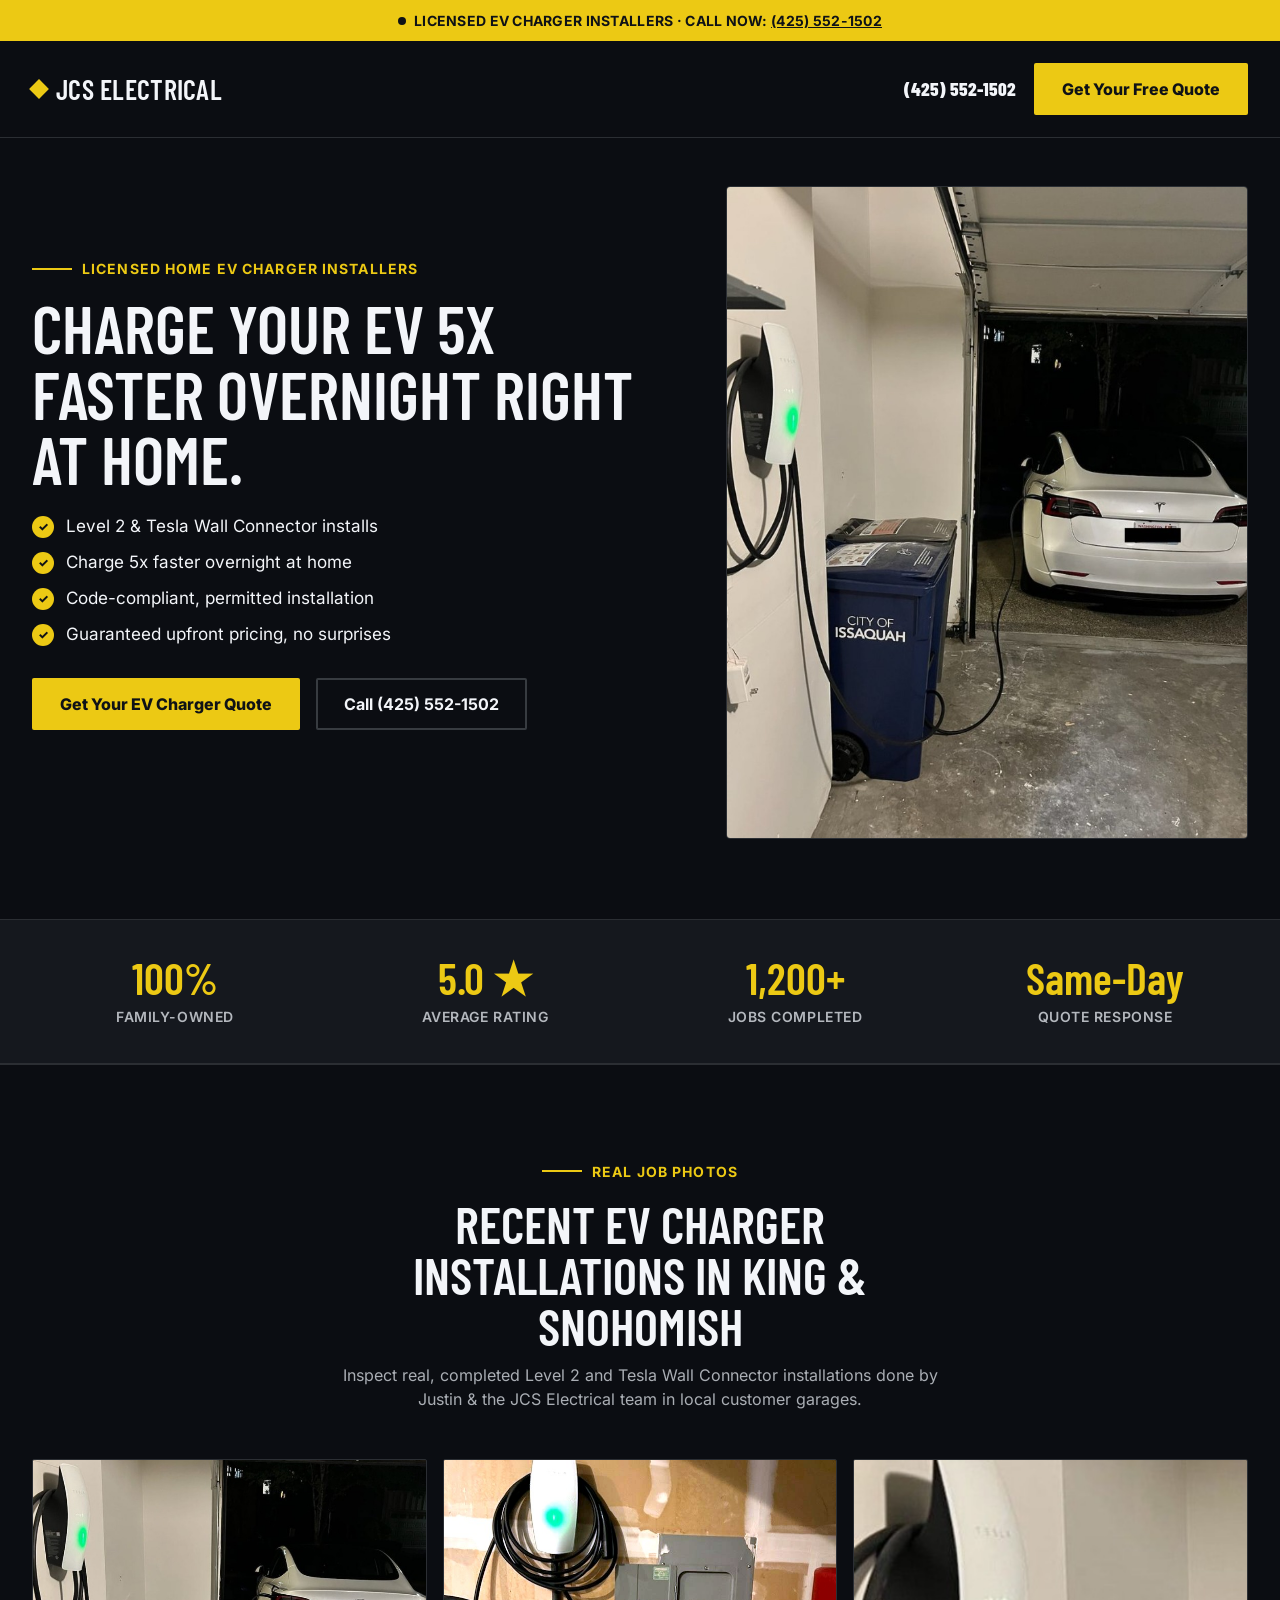
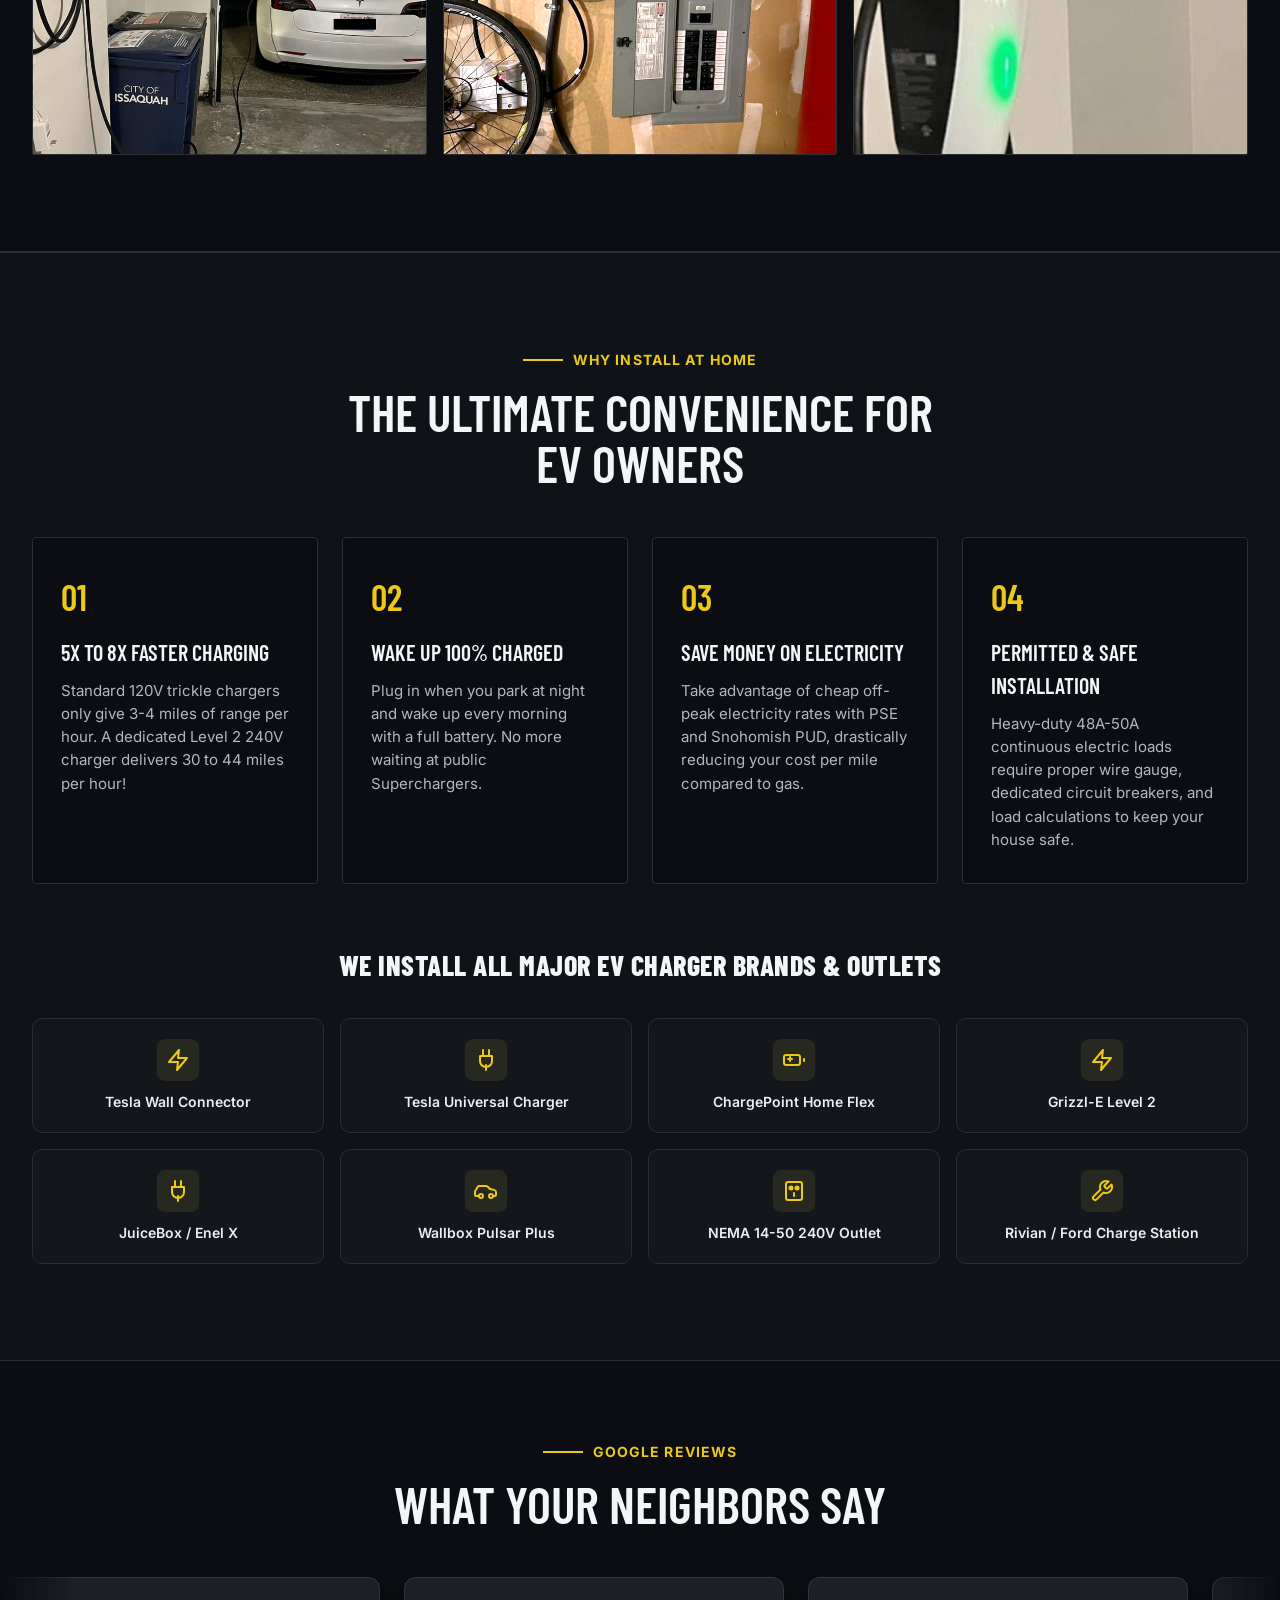
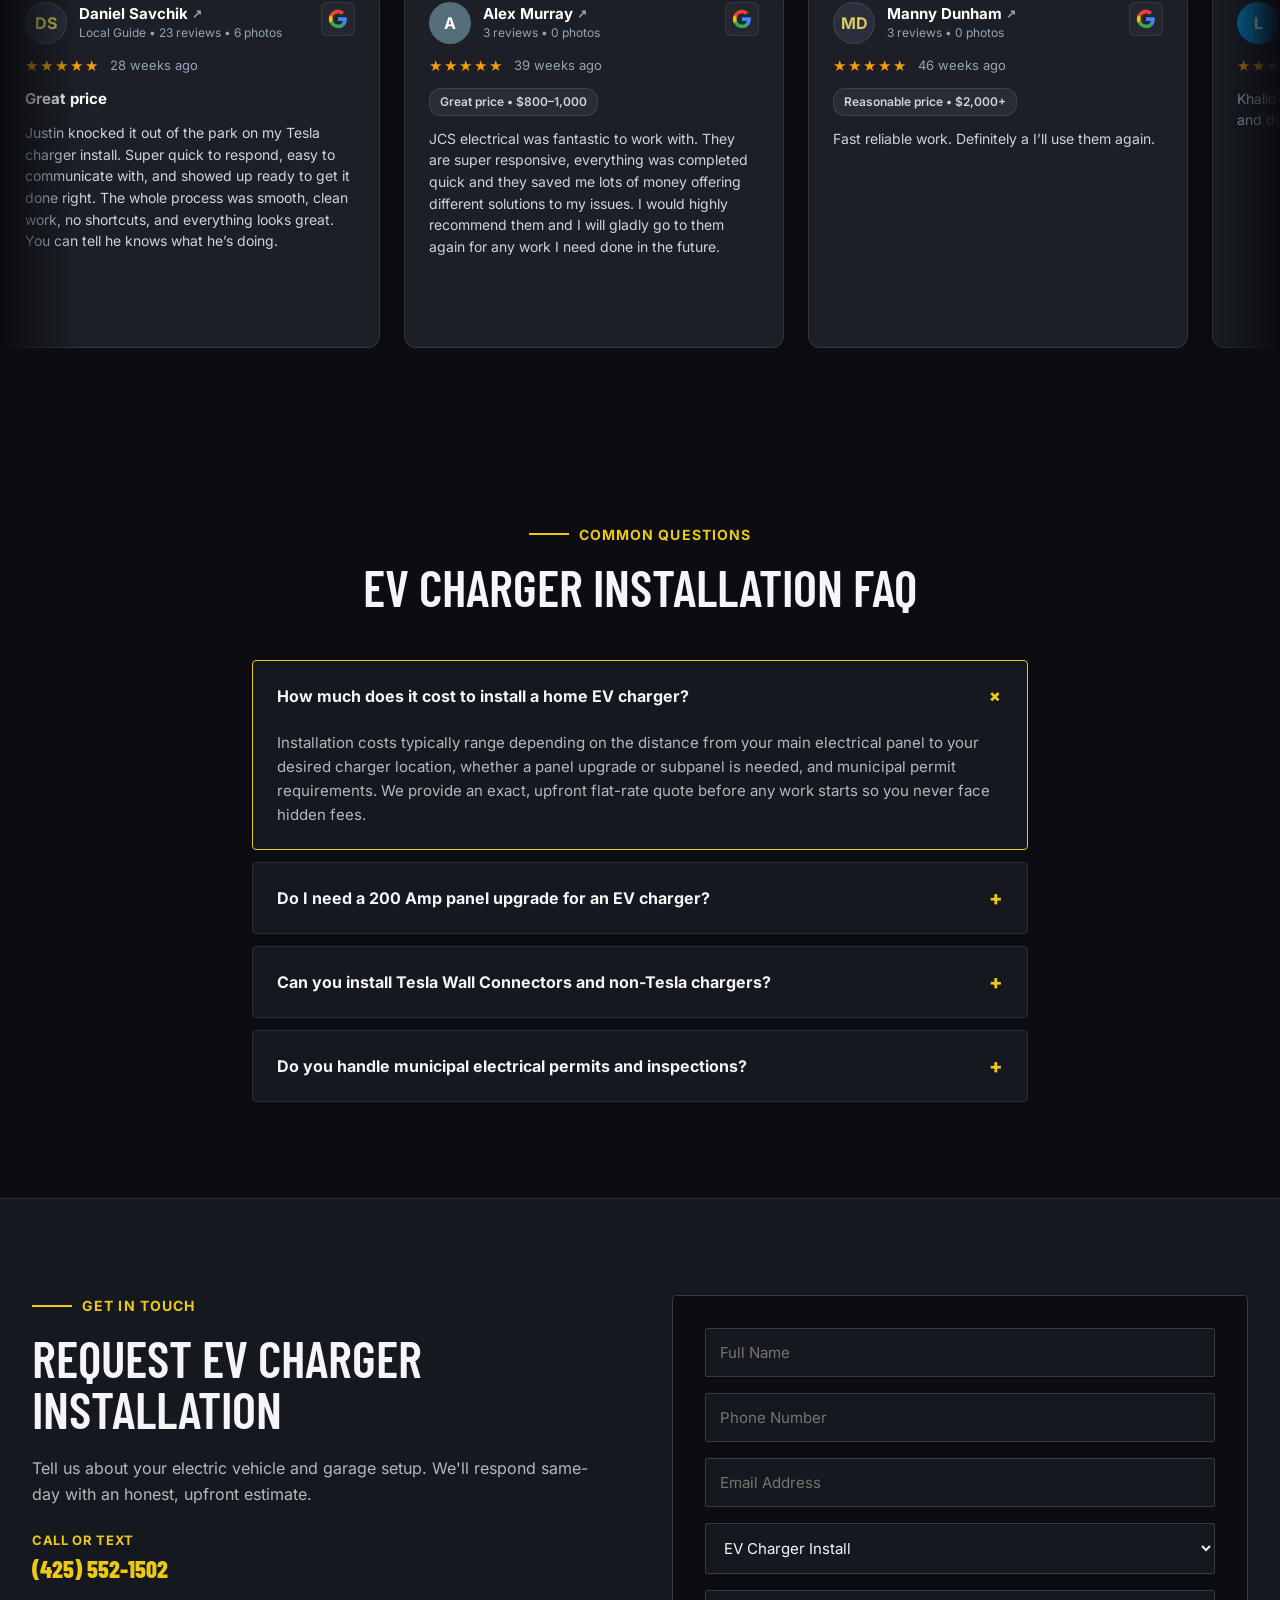
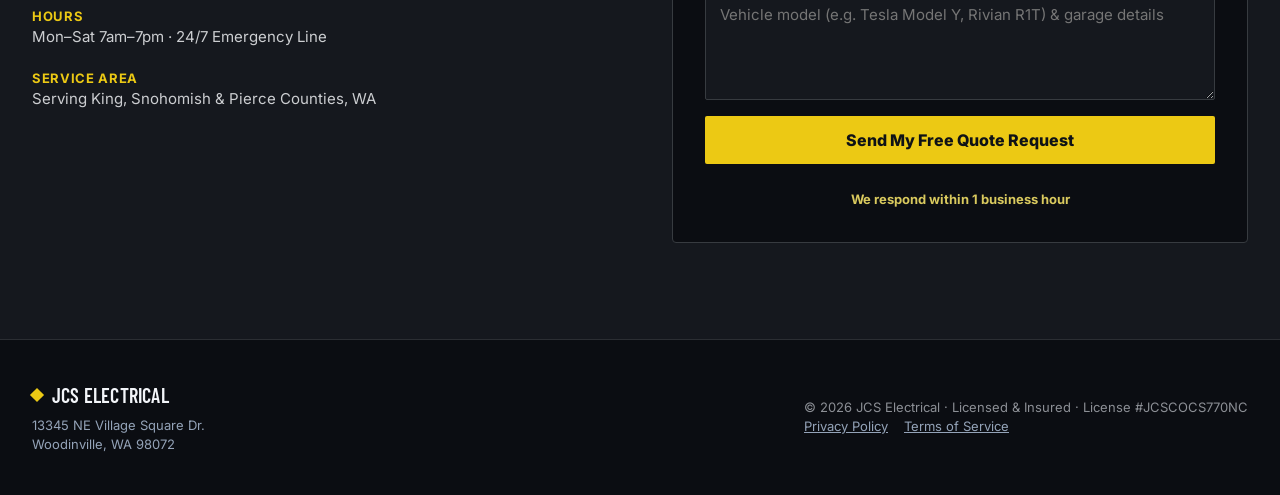
==== ev-charger-installation/index.html @ e6b487f3 "Add JCS Electrical landing site with corrected business details Based on the existing site at go.jcs" ====
<!DOCTYPE html>
<html lang="en">
<head>
  <meta charset="UTF-8">
  <meta name="viewport" content="width=device-width, initial-scale=1.0">
  <title>Home EV Charger Installation Seattle &amp; Snohomish | Tesla &amp; Level 2 | JCS Electrical</title>
  <meta name="description" content="Licensed &amp; insured electricians installing Level 2 home EV chargers &amp; Tesla Wall Connectors across King &amp; Snohomish Counties. Upfront pricing, same-day scheduling. Call (425) 552-1502.">
  
  <!-- Open Graph / Meta -->
  <meta property="og:title" content="Home EV Charger Installation | JCS Electrical">
  <meta property="og:description" content="Charge your EV 5x faster overnight right at home. Licensed Level 2 &amp; Tesla Wall Connector installers in King &amp; Snohomish Counties.">
  <meta property="og:image" content="https://go.jcselectricalseattle.com/assets/ev-charger/ev-install-1.jpg">
  <meta property="og:url" content="https://go.jcselectricalseattle.com/ev-charger-installation/">

  <!-- Google Tag Manager -->
  <script>(function(w,d,s,l,i){w[l]=w[l]||[];w[l].push({'gtm.start':
  new Date().getTime(),event:'gtm.js'});var f=d.getElementsByTagName(s)[0],
  j=d.createElement(s),dl=l!='dataLayer'?'l='+l:'';j.async=true;j.src=
  'https://www.googletagmanager.com/gtm.js?id='+i+dl;f.parentNode.insertBefore(j,f);
  })(window,document,'script','dataLayer','GTM-WF25S3V5');</script>
  <!-- End Google Tag Manager -->

  <!-- Google Fonts & Stylesheets -->
  <link rel="preconnect" href="https://fonts.googleapis.com">
  <link rel="preconnect" href="https://fonts.gstatic.com" crossorigin>
  <link href="https://fonts.googleapis.com/css2?family=Barlow+Condensed:wght@700;800;900&family=Inter:wght@400;500;600;700&display=swap" rel="stylesheet">
  <link rel="stylesheet" href="/css/styles.css?v=2">
  <link rel="stylesheet" href="../css/styles.css?v=2">
  <link rel="icon" type="image/x-icon" href="../favicon.ico">

  <style>
    /* Critical Reviews Slider Layout & Full Component Fallbacks */
    .reviews-section {
      padding-top: 80px;
      padding-bottom: 80px;
      overflow: hidden;
      position: relative;
    }
    .reviews-slider-wrapper {
      width: 100%;
      overflow: hidden;
      position: relative;
      margin-top: 40px;
      mask-image: linear-gradient(to right, transparent 0%, black 6%, black 94%, transparent 100%);
      -webkit-mask-image: linear-gradient(to right, transparent 0%, black 6%, black 94%, transparent 100%);
    }
    .reviews-slider-track {
      display: flex !important;
      flex-direction: row !important;
      flex-wrap: nowrap !important;
      gap: 24px !important;
      width: max-content !important;
      min-width: max-content !important;
      animation: infiniteScroll 55s linear infinite !important;
      animation-play-state: running !important;
      will-change: transform;
    }
    .reviews-slider-track:hover,
    .reviews-slider-track *:hover {
      animation-play-state: running !important;
    }
    @keyframes infiniteScroll {
      0% { transform: translateX(0); }
      100% { transform: translateX(-50%); }
    }
    .google-review-card {
      width: 380px !important;
      min-width: 380px !important;
      max-width: 380px !important;
      flex-shrink: 0 !important;
      background: #1c1f26 !important;
      border: 1px solid rgba(255, 255, 255, 0.1) !important;
      border-radius: 12px !important;
      padding: 24px !important;
      display: flex !important;
      flex-direction: column !important;
      gap: 12px !important;
      box-shadow: 0 8px 24px rgba(0, 0, 0, 0.3) !important;
      text-align: left !important;
      box-sizing: border-box !important;
    }
    .gr-header {
      display: flex !important;
      align-items: flex-start !important;
      justify-content: space-between !important;
      gap: 12px !important;
      width: 100% !important;
    }
    .gr-author-info {
      display: flex !important;
      align-items: center !important;
      gap: 12px !important;
    }
    .gr-avatar {
      width: 42px !important;
      height: 42px !important;
      border-radius: 50% !important;
      display: flex !important;
      align-items: center !important;
      justify-content: center !important;
      font-weight: 700 !important;
      font-size: 16px !important;
      color: #ffffff !important;
      flex-shrink: 0 !important;
    }
    .gr-avatar-dark { background: #2a2f3d !important; color: #d9c95e !important; border: 1px solid rgba(255, 255, 255, 0.1) !important; }
    .gr-avatar-slate { background: #546e7a !important; color: #ffffff !important; }
    .gr-avatar-blue { background: #0288d1 !important; color: #ffffff !important; }
    .gr-avatar-green { background: #2e7d32 !important; color: #ffffff !important; }
    .gr-avatar-purple { background: #7b1fa2 !important; color: #ffffff !important; }
    .gr-avatar-magenta { background: #c2185b !important; color: #ffffff !important; }
    .gr-avatar-teal { background: #00796b !important; color: #ffffff !important; }

    .gr-author-name {
      font-weight: 700 !important;
      font-size: 15px !important;
      color: #ffffff !important;
      display: flex !important;
      align-items: center !important;
      gap: 4px !important;
      margin: 0 !important;
      line-height: 1.2 !important;
    }
    .gr-ext-icon {
      font-size: 12px !important;
      color: #94a3b8 !important;
      display: inline-block !important;
    }
    .gr-author-subtext {
      font-size: 12px !important;
      color: #94a3b8 !important;
      margin-top: 2px !important;
      line-height: 1.3 !important;
    }
    .gr-google-logo {
      display: flex !important;
      align-items: center !important;
      justify-content: center !important;
      padding: 6px !important;
      background: rgba(255, 255, 255, 0.04) !important;
      border: 1px solid rgba(255, 255, 255, 0.08) !important;
      border-radius: 6px !important;
      flex-shrink: 0 !important;
    }
    .gr-rating-row {
      display: flex !important;
      align-items: center !important;
      gap: 10px !important;
    }
    .gr-stars {
      color: #f59e0b !important;
      font-size: 15px !important;
      letter-spacing: 2px !important;
      line-height: 1 !important;
    }
    .gr-time {
      font-size: 13px !important;
      color: #94a3b8 !important;
    }
    .gr-review-title {
      font-weight: 700 !important;
      font-size: 15px !important;
      color: #ffffff !important;
      margin: 0 !important;
    }
    .gr-tag-pill {
      display: inline-block !important;
      font-size: 12px !important;
      font-weight: 600 !important;
      color: #cbd5e1 !important;
      background: rgba(255, 255, 255, 0.06) !important;
      border: 1px solid rgba(255, 255, 255, 0.1) !important;
      border-radius: 12px !important;
      padding: 4px 10px !important;
      align-self: flex-start !important;
    }
    .gr-review-text {
      font-size: 14px !important;
      line-height: 1.55 !important;
      color: #cbd5e1 !important;
      margin: 0 !important;
    }

    /* Custom EV Page Layout & Symmetry Fixes */
    .ev-features-grid {
      display: grid;
      grid-template-columns: repeat(4, 1fr) !important;
      gap: 24px !important;
      margin-bottom: 48px !important;
    }
    @media (max-width: 1024px) {
      .ev-features-grid {
        grid-template-columns: repeat(2, 1fr) !important;
      }
    }
    @media (max-width: 600px) {
      .ev-features-grid {
        grid-template-columns: 1fr !important;
      }
    }

    .ev-brands-grid {
      display: grid;
      grid-template-columns: repeat(4, 1fr);
      gap: 16px;
      margin-top: 32px;
    }
    @media (max-width: 900px) {
      .ev-brands-grid {
        grid-template-columns: repeat(2, 1fr);
      }
    }
    @media (max-width: 480px) {
      .ev-brands-grid {
        grid-template-columns: repeat(2, 1fr);
        gap: 10px;
      }
    }

    .ev-brand-card {
      background: oklch(20% 0.01 260);
      border: 1px solid oklch(30% 0.01 260);
      border-radius: 10px;
      padding: 20px 16px;
      text-align: center;
      font-weight: 600;
      color: oklch(95% 0.005 260);
      font-size: 14px;
      display: flex;
      flex-direction: column;
      align-items: center;
      justify-content: center;
      gap: 10px;
      transition: transform 0.2s ease, border-color 0.2s ease, box-shadow 0.2s ease;
    }
    .ev-brand-card:hover {
      border-color: var(--accent-gold);
      transform: translateY(-3px);
      box-shadow: 0 8px 20px rgba(0, 0, 0, 0.4);
    }
    .ev-brand-icon {
      display: flex;
      align-items: center;
      justify-content: center;
      width: 42px;
      height: 42px;
      background: rgba(217, 201, 94, 0.1);
      border-radius: 8px;
    }
    .gallery-caption {
      padding: 12px 16px;
      font-size: 13px;
      color: #94a3b8;
      background: oklch(18% 0.01 260);
      border-top: 1px solid oklch(28% 0.01 260);
      text-align: center;
      font-weight: 500;
    }
  </style>

  <!-- Structured Data Schema -->
  <script type="application/ld+json">
  {
    "@context": "https://schema.org",
    "@type": "Electrician",
    "name": "JCS Electrical - Home EV Charger Installation",
    "@id": "https://go.jcselectricalseattle.com/ev-charger-installation/#electrician",
    "url": "https://go.jcselectricalseattle.com/ev-charger-installation/",
    "telephone": "+1-425-552-1502",
    "priceRange": "$$",
    "address": {
      "@type": "PostalAddress",
      "streetAddress": "13345 NE Village Square Dr.",
      "addressLocality": "Woodinville",
      "addressRegion": "WA",
      "postalCode": "98072",
      "addressCountry": "US"
    },
    "geo": {
      "@type": "GeoCoordinates",
      "latitude": 47.7543,
      "longitude": -122.1635
    },
    "openingHoursSpecification": {
      "@type": "OpeningHoursSpecification",
      "dayOfWeek": ["Monday", "Tuesday", "Wednesday", "Thursday", "Friday", "Saturday"],
      "opens": "07:00",
      "closes": "19:00"
    },
    "areaServed": [
      "Seattle", "Woodinville", "Bothell", "Kirkland", "Redmond", "Bellevue", 
      "Issaquah", "Sammamish", "Snohomish", "Everett", "Lynnwood"
    ],
    "hasOfferCatalog": {
      "@type": "OfferCatalog",
      "name": "EV Charger Installation Services",
      "itemListElement": [
        {
          "@type": "Offer",
          "itemOffered": {
            "@type": "Service",
            "name": "Tesla Wall Connector Installation"
          }
        },
        {
          "@type": "Offer",
          "itemOffered": {
            "@type": "Service",
            "name": "Level 2 EV Charger Installation (240V NEMA 14-50)"
          }
        }
      ]
    }
  }
  </script>
</head>
<body>
  <!-- Google Tag Manager (noscript) -->
  <noscript><iframe src="https://www.googletagmanager.com/ns.html?id=GTM-WF25S3V5"
  height="0" width="0" style="display:none;visibility:hidden"></iframe></noscript>
  <!-- End Google Tag Manager (noscript) -->

  <!-- 1. EMERGENCY TOP BANNER -->
  <div class="emergency-banner">
    <span class="emergency-dot"></span>
    <span>LICENSED EV CHARGER INSTALLERS · CALL NOW: <a href="tel:+14255521502" style="color:inherit; text-decoration:underline;">(425) 552-1502</a></span>
  </div>

  <!-- 2. SITE HEADER & NAVIGATION -->
  <header class="site-header">
    <div class="container header-container">
      <a href="../" class="logo">
        <span class="logo-icon"></span>
        JCS ELECTRICAL
      </a>

      <!-- Header Actions -->
      <div class="header-actions">
        <a href="tel:+14255521502" class="phone-link">(425) 552-1502</a>
        <a href="#contact" class="btn-primary">Get Your Free Quote</a>
      </div>
    </div>
  </header>

  <!-- 3. HERO SECTION (DEDICATED EV CHARGER) -->
  <section id="hero" class="hero-section container">
    <div>
      <div class="heading-tag">
        <div class="heading-tag-line"></div>
        <span class="heading-tag-text">LICENSED HOME EV CHARGER INSTALLERS</span>
      </div>
      <h1 class="hero-headline">
        Charge Your EV 5x Faster Overnight Right at Home.
      </h1>
      <ul class="hero-bullets">
        <li class="hero-bullet-item"><span class="hero-bullet-check">✓</span> Level 2 &amp; Tesla Wall Connector installs</li>
        <li class="hero-bullet-item"><span class="hero-bullet-check">✓</span> Charge 5x faster overnight at home</li>
        <li class="hero-bullet-item"><span class="hero-bullet-check">✓</span> Code-compliant, permitted installation</li>
        <li class="hero-bullet-item"><span class="hero-bullet-check">✓</span> Guaranteed upfront pricing, no surprises</li>
      </ul>
      <div class="hero-cta-group">
        <a href="#contact" class="btn-primary">Get Your EV Charger Quote</a>
        <a href="tel:+14255521502" class="btn-secondary">Call (425) 552-1502</a>
      </div>
    </div>
    <div class="hero-image-wrapper">
      <img src="../assets/ev-charger/ev-install-1.jpg" alt="Tesla Model 3 charging in Issaquah garage with Tesla Wall Connector installed by JCS Electrical" loading="eager">
    </div>
  </section>

  <!-- 4. STATS BAR -->
  <section class="stats-section">
    <div class="container stats-grid">
      <div>
        <div class="stat-value">100%</div>
        <div class="stat-label">Family-Owned</div>
      </div>
      <div>
        <div class="stat-value">5.0 ★</div>
        <div class="stat-label">Average Rating</div>
      </div>
      <div>
        <div class="stat-value">1,200+</div>
        <div class="stat-label">Jobs Completed</div>
      </div>
      <div>
        <div class="stat-value">Same-Day</div>
        <div class="stat-label">Quote Response</div>
      </div>
    </div>
  </section>

  <!-- 5. OUR WORK / REAL EV CHARGER INSTALLATION PHOTOS -->
  <section id="work" class="gallery-section">
    <div class="container">
      <div class="gallery-header">
        <div class="heading-tag" style="justify-content: center;">
          <div class="heading-tag-line"></div>
          <span class="heading-tag-text">Real Job Photos</span>
        </div>
        <h2 class="section-title">Recent EV Charger Installations in King &amp; Snohomish</h2>
        <p style="color: oklch(75% 0.01 260); text-align: center; max-width: 680px; margin: 12px auto 0;">
          Inspect real, completed Level 2 and Tesla Wall Connector installations done by Justin &amp; the JCS Electrical team in local customer garages.
        </p>
      </div>

      <div class="gallery-grid" style="grid-template-columns: repeat(auto-fit, minmax(300px, 1fr));">
        <div class="gallery-item">
          <img src="../assets/ev-charger/ev-install-1.jpg" alt="Tesla Model 3 charging in Issaquah home garage with Tesla Wall Connector" loading="lazy">
          <div class="gallery-caption">
            Tesla Model 3 Home Garage Charger, Issaquah, WA
          </div>
        </div>
        <div class="gallery-item">
          <img src="../assets/ev-charger/ev-install-3.jpg" alt="Tesla Wall Connector installed next to service panel in garage" loading="lazy">
          <div class="gallery-caption">
            Tesla Wall Connector &amp; 50A Breaker Panel Setup, Woodinville, WA
          </div>
        </div>
        <div class="gallery-item">
          <img src="../assets/ev-charger/ev-install-2.jpg" alt="Tesla Wall Connector mounted on interior garage wall" loading="lazy">
          <div class="gallery-caption">
            Tesla Wall Connector Install, Bothell, WA
          </div>
        </div>
      </div>
    </div>
  </section>

  <!-- 6. WHY UPGRADE TO LEVEL 2 HOME CHARGING -->
  <section class="why-section">
    <div class="container">
      <div class="gallery-header">
        <div class="heading-tag" style="justify-content: center;">
          <div class="heading-tag-line"></div>
          <span class="heading-tag-text">Why Install At Home</span>
        </div>
        <h2 class="section-title">The Ultimate Convenience for EV Owners</h2>
      </div>

      <div class="why-grid ev-features-grid">
        <div class="why-card">
          <div class="why-number">01</div>
          <h3 class="why-title">5x to 8x Faster Charging</h3>
          <p class="why-desc">Standard 120V trickle chargers only give 3-4 miles of range per hour. A dedicated Level 2 240V charger delivers 30 to 44 miles per hour!</p>
        </div>
        <div class="why-card">
          <div class="why-number">02</div>
          <h3 class="why-title">Wake Up 100% Charged</h3>
          <p class="why-desc">Plug in when you park at night and wake up every morning with a full battery. No more waiting at public Superchargers.</p>
        </div>
        <div class="why-card">
          <div class="why-number">03</div>
          <h3 class="why-title">Save Money on Electricity</h3>
          <p class="why-desc">Take advantage of cheap off-peak electricity rates with PSE and Snohomish PUD, drastically reducing your cost per mile compared to gas.</p>
        </div>
        <div class="why-card">
          <div class="why-number">04</div>
          <h3 class="why-title">Permitted &amp; Safe Installation</h3>
          <p class="why-desc">Heavy-duty 48A-50A continuous electric loads require proper wire gauge, dedicated circuit breakers, and load calculations to keep your house safe.</p>
        </div>
      </div>

      <!-- BRANDS SUPPORTED -->
      <div style="margin-top: 60px;">
        <h3 style="text-align: center; font-family: var(--font-heading); font-size: 28px; font-weight: 800; text-transform: uppercase; letter-spacing: 0.5px; color: var(--text-main);">
          We Install All Major EV Charger Brands &amp; Outlets
        </h3>
        <div class="ev-brands-grid">
          <div class="ev-brand-card">
            <span class="ev-brand-icon"><svg width="24" height="24" viewBox="0 0 24 24" fill="none" stroke="var(--accent-gold)" stroke-width="2" stroke-linecap="round" stroke-linejoin="round"><polygon points="13 2 3 14 12 14 11 22 21 10 12 10 13 2"></polygon></svg></span>
            Tesla Wall Connector
          </div>
          <div class="ev-brand-card">
            <span class="ev-brand-icon"><svg width="24" height="24" viewBox="0 0 24 24" fill="none" stroke="var(--accent-gold)" stroke-width="2" stroke-linecap="round" stroke-linejoin="round"><path d="M12 22v-5"></path><path d="M9 8V2"></path><path d="M15 8V2"></path><path d="M18 8v5a6 6 0 0 1-12 0V8z"></path></svg></span>
            Tesla Universal Charger
          </div>
          <div class="ev-brand-card">
            <span class="ev-brand-icon"><svg width="24" height="24" viewBox="0 0 24 24" fill="none" stroke="var(--accent-gold)" stroke-width="2" stroke-linecap="round" stroke-linejoin="round"><rect x="2" y="7" width="16" height="10" rx="2"></rect><line x1="22" y1="11" x2="22" y2="13"></line><line x1="6" y1="11" x2="10" y2="11"></line><line x1="8" y1="9" x2="8" y2="13"></line></svg></span>
            ChargePoint Home Flex
          </div>
          <div class="ev-brand-card">
            <span class="ev-brand-icon"><svg width="24" height="24" viewBox="0 0 24 24" fill="none" stroke="var(--accent-gold)" stroke-width="2" stroke-linecap="round" stroke-linejoin="round"><polygon points="13 2 3 14 12 14 11 22 21 10 12 10 13 2"></polygon></svg></span>
            Grizzl-E Level 2
          </div>
          <div class="ev-brand-card">
            <span class="ev-brand-icon"><svg width="24" height="24" viewBox="0 0 24 24" fill="none" stroke="var(--accent-gold)" stroke-width="2" stroke-linecap="round" stroke-linejoin="round"><path d="M12 22v-5"></path><path d="M9 8V2"></path><path d="M15 8V2"></path><path d="M18 8v5a6 6 0 0 1-12 0V8z"></path></svg></span>
            JuiceBox / Enel X
          </div>
          <div class="ev-brand-card">
            <span class="ev-brand-icon"><svg width="24" height="24" viewBox="0 0 24 24" fill="none" stroke="var(--accent-gold)" stroke-width="2" stroke-linecap="round" stroke-linejoin="round"><path d="M19 17h2c.6 0 1-.4 1-1v-3c0-.9-.7-1.7-1.5-1.9C18.7 10.6 16 10 16 10s-1.3-1.4-2.2-2.3c-.5-.4-1.1-.7-1.8-.7H5c-.6 0-1.1.4-1.4.9l-1.5 2.8C1.4 11.2 1 12 1 13v3c0 .6.4 1 1 1h2"></path><circle cx="7" cy="17" r="2"></circle><circle cx="17" cy="17" r="2"></circle></svg></span>
            Wallbox Pulsar Plus
          </div>
          <div class="ev-brand-card">
            <span class="ev-brand-icon"><svg width="24" height="24" viewBox="0 0 24 24" fill="none" stroke="var(--accent-gold)" stroke-width="2" stroke-linecap="round" stroke-linejoin="round"><rect x="4" y="3" width="16" height="18" rx="2"></rect><circle cx="9" cy="9" r="1.5" fill="var(--accent-gold)"></circle><circle cx="15" cy="9" r="1.5" fill="var(--accent-gold)"></circle><path d="M12 14v3"></path></svg></span>
            NEMA 14-50 240V Outlet
          </div>
          <div class="ev-brand-card">
            <span class="ev-brand-icon"><svg width="24" height="24" viewBox="0 0 24 24" fill="none" stroke="var(--accent-gold)" stroke-width="2" stroke-linecap="round" stroke-linejoin="round"><path d="M14.7 6.3a1 1 0 0 0 0 1.4l1.6 1.6a1 1 0 0 0 1.4 0l3.77-3.77a6 6 0 0 1-7.94 7.94l-6.91 6.91a2.12 2.12 0 0 1-3-3l6.91-6.91a6 6 0 0 1 7.94-7.94l-3.76 3.76z"></path></svg></span>
            Rivian / Ford Charge Station
          </div>
        </div>
      </div>
    </div>
  </section>

  <!-- 6.5 REVIEWS SECTION (INFINITE SCROLLING GOOGLE REVIEWS SLIDER) -->
  <section id="reviews" class="reviews-section">
    <div class="container">
      <div class="reviews-header" style="text-align: center;">
        <div class="heading-tag" style="justify-content: center;">
          <div class="heading-tag-line"></div>
          <span class="heading-tag-text">GOOGLE REVIEWS</span>
        </div>
        <h2 class="section-title">What your neighbors say</h2>
      </div>
    </div>

    <div class="reviews-slider-wrapper">
      <div class="reviews-slider-track">
        <!-- FIRST SET OF 10 GOOGLE REVIEWS -->
        <div class="google-review-card">
          <div class="gr-header">
            <div class="gr-author-info">
              <div class="gr-avatar gr-avatar-dark">DS</div>
              <div>
                <div class="gr-author-name">Daniel Savchik <span class="gr-ext-icon">↗</span></div>
                <div class="gr-author-subtext">Local Guide • 23 reviews • 6 photos</div>
              </div>
            </div>
            <div class="gr-google-logo" aria-label="Google Review">
              <svg width="20" height="20" viewBox="0 0 24 24">
                <path fill="#4285F4" d="M22.56 12.25c0-.78-.07-1.53-.2-2.25H12v4.26h5.92c-.26 1.37-1.04 2.53-2.21 3.31v2.77h3.57c2.08-1.92 3.28-4.74 3.28-8.09z"/>
                <path fill="#34A853" d="M12 23c2.97 0 5.46-.98 7.28-2.66l-3.57-2.77c-.98.66-2.23 1.06-3.71 1.06-2.86 0-5.29-1.93-6.16-4.53H2.18v2.84C3.99 20.53 7.7 23 12 23z"/>
                <path fill="#FBBC05" d="M5.84 14.09c-.22-.66-.35-1.36-.35-2.09s.13-1.43.35-2.09V7.06H2.18C1.43 8.55 1 10.22 1 12s.43 3.45 1.18 4.94l2.85-2.22.81-.63z"/>
                <path fill="#EA4335" d="M12 5.38c1.62 0 3.06.56 4.21 1.64l3.15-3.15C17.45 2.09 14.97 1 12 1 7.7 1 3.99 3.47 2.18 7.06l3.66 2.84c.87-2.6 3.3-4.52 6.16-4.52z"/>
              </svg>
            </div>
          </div>
          <div class="gr-rating-row">
            <div class="gr-stars">★★★★★</div>
            <span class="gr-time">28 weeks ago</span>
          </div>
          <div class="gr-review-title">Great price</div>
          <p class="gr-review-text">Justin knocked it out of the park on my Tesla charger install. Super quick to respond, easy to communicate with, and showed up ready to get it done right. The whole process was smooth, clean work, no shortcuts, and everything looks great. You can tell he knows what he’s doing.</p>
        </div>

        <div class="google-review-card">
          <div class="gr-header">
            <div class="gr-author-info">
              <div class="gr-avatar gr-avatar-slate">A</div>
              <div>
                <div class="gr-author-name">Alex Murray <span class="gr-ext-icon">↗</span></div>
                <div class="gr-author-subtext">3 reviews • 0 photos</div>
              </div>
            </div>
            <div class="gr-google-logo" aria-label="Google Review">
              <svg width="20" height="20" viewBox="0 0 24 24">
                <path fill="#4285F4" d="M22.56 12.25c0-.78-.07-1.53-.2-2.25H12v4.26h5.92c-.26 1.37-1.04 2.53-2.21 3.31v2.77h3.57c2.08-1.92 3.28-4.74 3.28-8.09z"/>
                <path fill="#34A853" d="M12 23c2.97 0 5.46-.98 7.28-2.66l-3.57-2.77c-.98.66-2.23 1.06-3.71 1.06-2.86 0-5.29-1.93-6.16-4.53H2.18v2.84C3.99 20.53 7.7 23 12 23z"/>
                <path fill="#FBBC05" d="M5.84 14.09c-.22-.66-.35-1.36-.35-2.09s.13-1.43.35-2.09V7.06H2.18C1.43 8.55 1 10.22 1 12s.43 3.45 1.18 4.94l2.85-2.22.81-.63z"/>
                <path fill="#EA4335" d="M12 5.38c1.62 0 3.06.56 4.21 1.64l3.15-3.15C17.45 2.09 14.97 1 12 1 7.7 1 3.99 3.47 2.18 7.06l3.66 2.84c.87-2.6 3.3-4.52 6.16-4.52z"/>
              </svg>
            </div>
          </div>
          <div class="gr-rating-row">
            <div class="gr-stars">★★★★★</div>
            <span class="gr-time">39 weeks ago</span>
          </div>
          <div class="gr-tag-pill">Great price • $800–1,000</div>
          <p class="gr-review-text">JCS electrical was fantastic to work with. They are super responsive, everything was completed quick and they saved me lots of money offering different solutions to my issues. I would highly recommend them and I will gladly go to them again for any work I need done in the future.</p>
        </div>

        <div class="google-review-card">
          <div class="gr-header">
            <div class="gr-author-info">
              <div class="gr-avatar gr-avatar-dark">MD</div>
              <div>
                <div class="gr-author-name">Manny Dunham <span class="gr-ext-icon">↗</span></div>
                <div class="gr-author-subtext">3 reviews • 0 photos</div>
              </div>
            </div>
            <div class="gr-google-logo" aria-label="Google Review">
              <svg width="20" height="20" viewBox="0 0 24 24">
                <path fill="#4285F4" d="M22.56 12.25c0-.78-.07-1.53-.2-2.25H12v4.26h5.92c-.26 1.37-1.04 2.53-2.21 3.31v2.77h3.57c2.08-1.92 3.28-4.74 3.28-8.09z"/>
                <path fill="#34A853" d="M12 23c2.97 0 5.46-.98 7.28-2.66l-3.57-2.77c-.98.66-2.23 1.06-3.71 1.06-2.86 0-5.29-1.93-6.16-4.53H2.18v2.84C3.99 20.53 7.7 23 12 23z"/>
                <path fill="#FBBC05" d="M5.84 14.09c-.22-.66-.35-1.36-.35-2.09s.13-1.43.35-2.09V7.06H2.18C1.43 8.55 1 10.22 1 12s.43 3.45 1.18 4.94l2.85-2.22.81-.63z"/>
                <path fill="#EA4335" d="M12 5.38c1.62 0 3.06.56 4.21 1.64l3.15-3.15C17.45 2.09 14.97 1 12 1 7.7 1 3.99 3.47 2.18 7.06l3.66 2.84c.87-2.6 3.3-4.52 6.16-4.52z"/>
              </svg>
            </div>
          </div>
          <div class="gr-rating-row">
            <div class="gr-stars">★★★★★</div>
            <span class="gr-time">46 weeks ago</span>
          </div>
          <div class="gr-tag-pill">Reasonable price • $2,000+</div>
          <p class="gr-review-text">Fast reliable work. Definitely a I’ll use them again.</p>
        </div>

        <div class="google-review-card">
          <div class="gr-header">
            <div class="gr-author-info">
              <div class="gr-avatar gr-avatar-blue">L</div>
              <div>
                <div class="gr-author-name">Laura Davis <span class="gr-ext-icon">↗</span></div>
                <div class="gr-author-subtext">5 reviews • 0 photos</div>
              </div>
            </div>
            <div class="gr-google-logo" aria-label="Google Review">
              <svg width="20" height="20" viewBox="0 0 24 24">
                <path fill="#4285F4" d="M22.56 12.25c0-.78-.07-1.53-.2-2.25H12v4.26h5.92c-.26 1.37-1.04 2.53-2.21 3.31v2.77h3.57c2.08-1.92 3.28-4.74 3.28-8.09z"/>
                <path fill="#34A853" d="M12 23c2.97 0 5.46-.98 7.28-2.66l-3.57-2.77c-.98.66-2.23 1.06-3.71 1.06-2.86 0-5.29-1.93-6.16-4.53H2.18v2.84C3.99 20.53 7.7 23 12 23z"/>
                <path fill="#FBBC05" d="M5.84 14.09c-.22-.66-.35-1.36-.35-2.09s.13-1.43.35-2.09V7.06H2.18C1.43 8.55 1 10.22 1 12s.43 3.45 1.18 4.94l2.85-2.22.81-.63z"/>
                <path fill="#EA4335" d="M12 5.38c1.62 0 3.06.56 4.21 1.64l3.15-3.15C17.45 2.09 14.97 1 12 1 7.7 1 3.99 3.47 2.18 7.06l3.66 2.84c.87-2.6 3.3-4.52 6.16-4.52z"/>
              </svg>
            </div>
          </div>
          <div class="gr-rating-row">
            <div class="gr-stars">★★★★★</div>
            <span class="gr-time">49 weeks ago</span>
          </div>
          <p class="gr-review-text">Khalid and Malachi were awesome, professional and did a great job repairing my electrical issue !</p>
        </div>

        <div class="google-review-card">
          <div class="gr-header">
            <div class="gr-author-info">
              <div class="gr-avatar gr-avatar-green">E</div>
              <div>
                <div class="gr-author-name">Eddie Sanchez <span class="gr-ext-icon">↗</span></div>
                <div class="gr-author-subtext">3 reviews • 6 photos</div>
              </div>
            </div>
            <div class="gr-google-logo" aria-label="Google Review">
              <svg width="20" height="20" viewBox="0 0 24 24">
                <path fill="#4285F4" d="M22.56 12.25c0-.78-.07-1.53-.2-2.25H12v4.26h5.92c-.26 1.37-1.04 2.53-2.21 3.31v2.77h3.57c2.08-1.92 3.28-4.74 3.28-8.09z"/>
                <path fill="#34A853" d="M12 23c2.97 0 5.46-.98 7.28-2.66l-3.57-2.77c-.98.66-2.23 1.06-3.71 1.06-2.86 0-5.29-1.93-6.16-4.53H2.18v2.84C3.99 20.53 7.7 23 12 23z"/>
                <path fill="#FBBC05" d="M5.84 14.09c-.22-.66-.35-1.36-.35-2.09s.13-1.43.35-2.09V7.06H2.18C1.43 8.55 1 10.22 1 12s.43 3.45 1.18 4.94l2.85-2.22.81-.63z"/>
                <path fill="#EA4335" d="M12 5.38c1.62 0 3.06.56 4.21 1.64l3.15-3.15C17.45 2.09 14.97 1 12 1 7.7 1 3.99 3.47 2.18 7.06l3.66 2.84c.87-2.6 3.3-4.52 6.16-4.52z"/>
              </svg>
            </div>
          </div>
          <div class="gr-rating-row">
            <div class="gr-stars">★★★★★</div>
            <span class="gr-time">Jul 13, 2025</span>
          </div>
          <p class="gr-review-text">I’ve worked with JCS Electric since the early days, and the quality of their work has remained solid across every project. They’re dependable, efficient, and consistently deliver clean, professional electrical installations that meet code and hold up over time.</p>
        </div>

        <div class="google-review-card">
          <div class="gr-header">
            <div class="gr-author-info">
              <div class="gr-avatar gr-avatar-dark">AJ</div>
              <div>
                <div class="gr-author-name">ashish jain <span class="gr-ext-icon">↗</span></div>
                <div class="gr-author-subtext">Local Guide • 20 reviews • 0 photos</div>
              </div>
            </div>
            <div class="gr-google-logo" aria-label="Google Review">
              <svg width="20" height="20" viewBox="0 0 24 24">
                <path fill="#4285F4" d="M22.56 12.25c0-.78-.07-1.53-.2-2.25H12v4.26h5.92c-.26 1.37-1.04 2.53-2.21 3.31v2.77h3.57c2.08-1.92 3.28-4.74 3.28-8.09z"/>
                <path fill="#34A853" d="M12 23c2.97 0 5.46-.98 7.28-2.66l-3.57-2.77c-.98.66-2.23 1.06-3.71 1.06-2.86 0-5.29-1.93-6.16-4.53H2.18v2.84C3.99 20.53 7.7 23 12 23z"/>
                <path fill="#FBBC05" d="M5.84 14.09c-.22-.66-.35-1.36-.35-2.09s.13-1.43.35-2.09V7.06H2.18C1.43 8.55 1 10.22 1 12s.43 3.45 1.18 4.94l2.85-2.22.81-.63z"/>
                <path fill="#EA4335" d="M12 5.38c1.62 0 3.06.56 4.21 1.64l3.15-3.15C17.45 2.09 14.97 1 12 1 7.7 1 3.99 3.47 2.18 7.06l3.66 2.84c.87-2.6 3.3-4.52 6.16-4.52z"/>
              </svg>
            </div>
          </div>
          <div class="gr-rating-row">
            <div class="gr-stars">★★★★★</div>
            <span class="gr-time">Jun 6, 2025</span>
          </div>
          <div class="gr-tag-pill">Reasonable price</div>
          <p class="gr-review-text">I recently call JCS to fix a switch in one of my bathroom. I was helped by Dustin who was thorough professional. He understood the problem, explained it very clearly and then properly fixed it. Whole process of scheduling, getting someone to help was very smooth. Best part is that JCS have an AI enabled automated system to answer their call which works really well.</p>
        </div>

        <div class="google-review-card">
          <div class="gr-header">
            <div class="gr-author-info">
              <div class="gr-avatar gr-avatar-purple">m</div>
              <div>
                <div class="gr-author-name">mike7great <span class="gr-ext-icon">↗</span></div>
                <div class="gr-author-subtext">5 reviews • 0 photos</div>
              </div>
            </div>
            <div class="gr-google-logo" aria-label="Google Review">
              <svg width="20" height="20" viewBox="0 0 24 24">
                <path fill="#4285F4" d="M22.56 12.25c0-.78-.07-1.53-.2-2.25H12v4.26h5.92c-.26 1.37-1.04 2.53-2.21 3.31v2.77h3.57c2.08-1.92 3.28-4.74 3.28-8.09z"/>
                <path fill="#34A853" d="M12 23c2.97 0 5.46-.98 7.28-2.66l-3.57-2.77c-.98.66-2.23 1.06-3.71 1.06-2.86 0-5.29-1.93-6.16-4.53H2.18v2.84C3.99 20.53 7.7 23 12 23z"/>
                <path fill="#FBBC05" d="M5.84 14.09c-.22-.66-.35-1.36-.35-2.09s.13-1.43.35-2.09V7.06H2.18C1.43 8.55 1 10.22 1 12s.43 3.45 1.18 4.94l2.85-2.22.81-.63z"/>
                <path fill="#EA4335" d="M12 5.38c1.62 0 3.06.56 4.21 1.64l3.15-3.15C17.45 2.09 14.97 1 12 1 7.7 1 3.99 3.47 2.18 7.06l3.66 2.84c.87-2.6 3.3-4.52 6.16-4.52z"/>
              </svg>
            </div>
          </div>
          <div class="gr-rating-row">
            <div class="gr-stars">★★★★★</div>
            <span class="gr-time">Apr 27, 2025</span>
          </div>
          <p class="gr-review-text">They do things neat and are very knowledgeable. They explained all their actions, so I felt confidence in their job of setting up and wiring light fixtures in a bedroom. Would recommend them to a friend.</p>
        </div>

        <div class="google-review-card">
          <div class="gr-header">
            <div class="gr-author-info">
              <div class="gr-avatar gr-avatar-slate">AO</div>
              <div>
                <div class="gr-author-name">Amy O'Neill <span class="gr-ext-icon">↗</span></div>
                <div class="gr-author-subtext">8 reviews • 1 photo</div>
              </div>
            </div>
            <div class="gr-google-logo" aria-label="Google Review">
              <svg width="20" height="20" viewBox="0 0 24 24">
                <path fill="#4285F4" d="M22.56 12.25c0-.78-.07-1.53-.2-2.25H12v4.26h5.92c-.26 1.37-1.04 2.53-2.21 3.31v2.77h3.57c2.08-1.92 3.28-4.74 3.28-8.09z"/>
                <path fill="#34A853" d="M12 23c2.97 0 5.46-.98 7.28-2.66l-3.57-2.77c-.98.66-2.23 1.06-3.71 1.06-2.86 0-5.29-1.93-6.16-4.53H2.18v2.84C3.99 20.53 7.7 23 12 23z"/>
                <path fill="#FBBC05" d="M5.84 14.09c-.22-.66-.35-1.36-.35-2.09s.13-1.43.35-2.09V7.06H2.18C1.43 8.55 1 10.22 1 12s.43 3.45 1.18 4.94l2.85-2.22.81-.63z"/>
                <path fill="#EA4335" d="M12 5.38c1.62 0 3.06.56 4.21 1.64l3.15-3.15C17.45 2.09 14.97 1 12 1 7.7 1 3.99 3.47 2.18 7.06l3.66 2.84c.87-2.6 3.3-4.52 6.16-4.52z"/>
              </svg>
            </div>
          </div>
          <div class="gr-rating-row">
            <div class="gr-stars">★★★★★</div>
            <span class="gr-time">Apr 10, 2025</span>
          </div>
          <p class="gr-review-text">We hired JCS Electrical to install a whole home generator after losing power for a week following the last bomb cyclone. Justin provided a comprehensive report with generator options based on our needs. He was very communicative and professional throughout the entire process and handled all the necessary permits and contractors. I would highly recommend JCS Electrical and plan to hire them again!</p>
        </div>

        <div class="google-review-card">
          <div class="gr-header">
            <div class="gr-author-info">
              <div class="gr-avatar gr-avatar-teal">D</div>
              <div>
                <div class="gr-author-name">Devanshu Singh <span class="gr-ext-icon">↗</span></div>
                <div class="gr-author-subtext">2 reviews • 3 photos</div>
              </div>
            </div>
            <div class="gr-google-logo" aria-label="Google Review">
              <svg width="20" height="20" viewBox="0 0 24 24">
                <path fill="#4285F4" d="M22.56 12.25c0-.78-.07-1.53-.2-2.25H12v4.26h5.92c-.26 1.37-1.04 2.53-2.21 3.31v2.77h3.57c2.08-1.92 3.28-4.74 3.28-8.09z"/>
                <path fill="#34A853" d="M12 23c2.97 0 5.46-.98 7.28-2.66l-3.57-2.77c-.98.66-2.23 1.06-3.71 1.06-2.86 0-5.29-1.93-6.16-4.53H2.18v2.84C3.99 20.53 7.7 23 12 23z"/>
                <path fill="#FBBC05" d="M5.84 14.09c-.22-.66-.35-1.36-.35-2.09s.13-1.43.35-2.09V7.06H2.18C1.43 8.55 1 10.22 1 12s.43 3.45 1.18 4.94l2.85-2.22.81-.63z"/>
                <path fill="#EA4335" d="M12 5.38c1.62 0 3.06.56 4.21 1.64l3.15-3.15C17.45 2.09 14.97 1 12 1 7.7 1 3.99 3.47 2.18 7.06l3.66 2.84c.87-2.6 3.3-4.52 6.16-4.52z"/>
              </svg>
            </div>
          </div>
          <div class="gr-rating-row">
            <div class="gr-stars">★★★★★</div>
            <span class="gr-time">Apr 5, 2025</span>
          </div>
          <p class="gr-review-text">Such a pleasant and professional experience. From now on, JCS electrical will be my go to service for my beloved home. Couldn’t entrust a better team with this responsibility.</p>
        </div>

        <div class="google-review-card">
          <div class="gr-header">
            <div class="gr-author-info">
              <div class="gr-avatar gr-avatar-magenta">C</div>
              <div>
                <div class="gr-author-name">Chris Hopwo <span class="gr-ext-icon">↗</span></div>
                <div class="gr-author-subtext">2 reviews • 0 photos</div>
              </div>
            </div>
            <div class="gr-google-logo" aria-label="Google Review">
              <svg width="20" height="20" viewBox="0 0 24 24">
                <path fill="#4285F4" d="M22.56 12.25c0-.78-.07-1.53-.2-2.25H12v4.26h5.92c-.26 1.37-1.04 2.53-2.21 3.31v2.77h3.57c2.08-1.92 3.28-4.74 3.28-8.09z"/>
                <path fill="#34A853" d="M12 23c2.97 0 5.46-.98 7.28-2.66l-3.57-2.77c-.98.66-2.23 1.06-3.71 1.06-2.86 0-5.29-1.93-6.16-4.53H2.18v2.84C3.99 20.53 7.7 23 12 23z"/>
                <path fill="#FBBC05" d="M5.84 14.09c-.22-.66-.35-1.36-.35-2.09s.13-1.43.35-2.09V7.06H2.18C1.43 8.55 1 10.22 1 12s.43 3.45 1.18 4.94l2.85-2.22.81-.63z"/>
                <path fill="#EA4335" d="M12 5.38c1.62 0 3.06.56 4.21 1.64l3.15-3.15C17.45 2.09 14.97 1 12 1 7.7 1 3.99 3.47 2.18 7.06l3.66 2.84c.87-2.6 3.3-4.52 6.16-4.52z"/>
              </svg>
            </div>
          </div>
          <div class="gr-rating-row">
            <div class="gr-stars">★★★★★</div>
            <span class="gr-time">Mar 20, 2025</span>
          </div>
          <p class="gr-review-text">JCS Electrical was responsive, professional and on time for our appointment. The work was excellent, completed in a timely matter at the price we were quoted. We recommend them for any work you need done.</p>
        </div>

        <!-- SECOND DUPLICATED SET OF 10 FOR SEAMLESS INFINITE LOOP -->
        <div class="google-review-card" aria-hidden="true">
          <div class="gr-header">
            <div class="gr-author-info">
              <div class="gr-avatar gr-avatar-dark">DS</div>
              <div>
                <div class="gr-author-name">Daniel Savchik <span class="gr-ext-icon">↗</span></div>
                <div class="gr-author-subtext">Local Guide • 23 reviews • 6 photos</div>
              </div>
            </div>
            <div class="gr-google-logo">
              <svg width="20" height="20" viewBox="0 0 24 24">
                <path fill="#4285F4" d="M22.56 12.25c0-.78-.07-1.53-.2-2.25H12v4.26h5.92c-.26 1.37-1.04 2.53-2.21 3.31v2.77h3.57c2.08-1.92 3.28-4.74 3.28-8.09z"/>
                <path fill="#34A853" d="M12 23c2.97 0 5.46-.98 7.28-2.66l-3.57-2.77c-.98.66-2.23 1.06-3.71 1.06-2.86 0-5.29-1.93-6.16-4.53H2.18v2.84C3.99 20.53 7.7 23 12 23z"/>
                <path fill="#FBBC05" d="M5.84 14.09c-.22-.66-.35-1.36-.35-2.09s.13-1.43.35-2.09V7.06H2.18C1.43 8.55 1 10.22 1 12s.43 3.45 1.18 4.94l2.85-2.22.81-.63z"/>
                <path fill="#EA4335" d="M12 5.38c1.62 0 3.06.56 4.21 1.64l3.15-3.15C17.45 2.09 14.97 1 12 1 7.7 1 3.99 3.47 2.18 7.06l3.66 2.84c.87-2.6 3.3-4.52 6.16-4.52z"/>
              </svg>
            </div>
          </div>
          <div class="gr-rating-row">
            <div class="gr-stars">★★★★★</div>
            <span class="gr-time">28 weeks ago</span>
          </div>
          <div class="gr-review-title">Great price</div>
          <p class="gr-review-text">Justin knocked it out of the park on my Tesla charger install. Super quick to respond, easy to communicate with, and showed up ready to get it done right. The whole process was smooth, clean work, no shortcuts, and everything looks great. You can tell he knows what he’s doing.</p>
        </div>

        <div class="google-review-card" aria-hidden="true">
          <div class="gr-header">
            <div class="gr-author-info">
              <div class="gr-avatar gr-avatar-slate">A</div>
              <div>
                <div class="gr-author-name">Alex Murray <span class="gr-ext-icon">↗</span></div>
                <div class="gr-author-subtext">3 reviews • 0 photos</div>
              </div>
            </div>
            <div class="gr-google-logo">
              <svg width="20" height="20" viewBox="0 0 24 24">
                <path fill="#4285F4" d="M22.56 12.25c0-.78-.07-1.53-.2-2.25H12v4.26h5.92c-.26 1.37-1.04 2.53-2.21 3.31v2.77h3.57c2.08-1.92 3.28-4.74 3.28-8.09z"/>
                <path fill="#34A853" d="M12 23c2.97 0 5.46-.98 7.28-2.66l-3.57-2.77c-.98.66-2.23 1.06-3.71 1.06-2.86 0-5.29-1.93-6.16-4.53H2.18v2.84C3.99 20.53 7.7 23 12 23z"/>
                <path fill="#FBBC05" d="M5.84 14.09c-.22-.66-.35-1.36-.35-2.09s.13-1.43.35-2.09V7.06H2.18C1.43 8.55 1 10.22 1 12s.43 3.45 1.18 4.94l2.85-2.22.81-.63z"/>
                <path fill="#EA4335" d="M12 5.38c1.62 0 3.06.56 4.21 1.64l3.15-3.15C17.45 2.09 14.97 1 12 1 7.7 1 3.99 3.47 2.18 7.06l3.66 2.84c.87-2.6 3.3-4.52 6.16-4.52z"/>
              </svg>
            </div>
          </div>
          <div class="gr-rating-row">
            <div class="gr-stars">★★★★★</div>
            <span class="gr-time">39 weeks ago</span>
          </div>
          <div class="gr-tag-pill">Great price • $800–1,000</div>
          <p class="gr-review-text">JCS electrical was fantastic to work with. They are super responsive, everything was completed quick and they saved me lots of money offering different solutions to my issues. I would highly recommend them and I will gladly go to them again for any work I need done in the future.</p>
        </div>

        <div class="google-review-card" aria-hidden="true">
          <div class="gr-header">
            <div class="gr-author-info">
              <div class="gr-avatar gr-avatar-dark">MD</div>
              <div>
                <div class="gr-author-name">Manny Dunham <span class="gr-ext-icon">↗</span></div>
                <div class="gr-author-subtext">3 reviews • 0 photos</div>
              </div>
            </div>
            <div class="gr-google-logo">
              <svg width="20" height="20" viewBox="0 0 24 24">
                <path fill="#4285F4" d="M22.56 12.25c0-.78-.07-1.53-.2-2.25H12v4.26h5.92c-.26 1.37-1.04 2.53-2.21 3.31v2.77h3.57c2.08-1.92 3.28-4.74 3.28-8.09z"/>
                <path fill="#34A853" d="M12 23c2.97 0 5.46-.98 7.28-2.66l-3.57-2.77c-.98.66-2.23 1.06-3.71 1.06-2.86 0-5.29-1.93-6.16-4.53H2.18v2.84C3.99 20.53 7.7 23 12 23z"/>
                <path fill="#FBBC05" d="M5.84 14.09c-.22-.66-.35-1.36-.35-2.09s.13-1.43.35-2.09V7.06H2.18C1.43 8.55 1 10.22 1 12s.43 3.45 1.18 4.94l2.85-2.22.81-.63z"/>
                <path fill="#EA4335" d="M12 5.38c1.62 0 3.06.56 4.21 1.64l3.15-3.15C17.45 2.09 14.97 1 12 1 7.7 1 3.99 3.47 2.18 7.06l3.66 2.84c.87-2.6 3.3-4.52 6.16-4.52z"/>
              </svg>
            </div>
          </div>
          <div class="gr-rating-row">
            <div class="gr-stars">★★★★★</div>
            <span class="gr-time">46 weeks ago</span>
          </div>
          <div class="gr-tag-pill">Reasonable price • $2,000+</div>
          <p class="gr-review-text">Fast reliable work. Definitely a I’ll use them again.</p>
        </div>

        <div class="google-review-card" aria-hidden="true">
          <div class="gr-header">
            <div class="gr-author-info">
              <div class="gr-avatar gr-avatar-blue">L</div>
              <div>
                <div class="gr-author-name">Laura Davis <span class="gr-ext-icon">↗</span></div>
                <div class="gr-author-subtext">5 reviews • 0 photos</div>
              </div>
            </div>
            <div class="gr-google-logo">
              <svg width="20" height="20" viewBox="0 0 24 24">
                <path fill="#4285F4" d="M22.56 12.25c0-.78-.07-1.53-.2-2.25H12v4.26h5.92c-.26 1.37-1.04 2.53-2.21 3.31v2.77h3.57c2.08-1.92 3.28-4.74 3.28-8.09z"/>
                <path fill="#34A853" d="M12 23c2.97 0 5.46-.98 7.28-2.66l-3.57-2.77c-.98.66-2.23 1.06-3.71 1.06-2.86 0-5.29-1.93-6.16-4.53H2.18v2.84C3.99 20.53 7.7 23 12 23z"/>
                <path fill="#FBBC05" d="M5.84 14.09c-.22-.66-.35-1.36-.35-2.09s.13-1.43.35-2.09V7.06H2.18C1.43 8.55 1 10.22 1 12s.43 3.45 1.18 4.94l2.85-2.22.81-.63z"/>
                <path fill="#EA4335" d="M12 5.38c1.62 0 3.06.56 4.21 1.64l3.15-3.15C17.45 2.09 14.97 1 12 1 7.7 1 3.99 3.47 2.18 7.06l3.66 2.84c.87-2.6 3.3-4.52 6.16-4.52z"/>
              </svg>
            </div>
          </div>
          <div class="gr-rating-row">
            <div class="gr-stars">★★★★★</div>
            <span class="gr-time">49 weeks ago</span>
          </div>
          <p class="gr-review-text">Khalid and Malachi were awesome, professional and did a great job repairing my electrical issue !</p>
        </div>

        <div class="google-review-card" aria-hidden="true">
          <div class="gr-header">
            <div class="gr-author-info">
              <div class="gr-avatar gr-avatar-green">E</div>
              <div>
                <div class="gr-author-name">Eddie Sanchez <span class="gr-ext-icon">↗</span></div>
                <div class="gr-author-subtext">3 reviews • 6 photos</div>
              </div>
            </div>
            <div class="gr-google-logo">
              <svg width="20" height="20" viewBox="0 0 24 24">
                <path fill="#4285F4" d="M22.56 12.25c0-.78-.07-1.53-.2-2.25H12v4.26h5.92c-.26 1.37-1.04 2.53-2.21 3.31v2.77h3.57c2.08-1.92 3.28-4.74 3.28-8.09z"/>
                <path fill="#34A853" d="M12 23c2.97 0 5.46-.98 7.28-2.66l-3.57-2.77c-.98.66-2.23 1.06-3.71 1.06-2.86 0-5.29-1.93-6.16-4.53H2.18v2.84C3.99 20.53 7.7 23 12 23z"/>
                <path fill="#FBBC05" d="M5.84 14.09c-.22-.66-.35-1.36-.35-2.09s.13-1.43.35-2.09V7.06H2.18C1.43 8.55 1 10.22 1 12s.43 3.45 1.18 4.94l2.85-2.22.81-.63z"/>
                <path fill="#EA4335" d="M12 5.38c1.62 0 3.06.56 4.21 1.64l3.15-3.15C17.45 2.09 14.97 1 12 1 7.7 1 3.99 3.47 2.18 7.06l3.66 2.84c.87-2.6 3.3-4.52 6.16-4.52z"/>
              </svg>
            </div>
          </div>
          <div class="gr-rating-row">
            <div class="gr-stars">★★★★★</div>
            <span class="gr-time">Jul 13, 2025</span>
          </div>
          <p class="gr-review-text">I’ve worked with JCS Electric since the early days, and the quality of their work has remained solid across every project. They’re dependable, efficient, and consistently deliver clean, professional electrical installations that meet code and hold up over time.</p>
        </div>

        <div class="google-review-card" aria-hidden="true">
          <div class="gr-header">
            <div class="gr-author-info">
              <div class="gr-avatar gr-avatar-dark">AJ</div>
              <div>
                <div class="gr-author-name">ashish jain <span class="gr-ext-icon">↗</span></div>
                <div class="gr-author-subtext">Local Guide • 20 reviews • 0 photos</div>
              </div>
            </div>
            <div class="gr-google-logo">
              <svg width="20" height="20" viewBox="0 0 24 24">
                <path fill="#4285F4" d="M22.56 12.25c0-.78-.07-1.53-.2-2.25H12v4.26h5.92c-.26 1.37-1.04 2.53-2.21 3.31v2.77h3.57c2.08-1.92 3.28-4.74 3.28-8.09z"/>
                <path fill="#34A853" d="M12 23c2.97 0 5.46-.98 7.28-2.66l-3.57-2.77c-.98.66-2.23 1.06-3.71 1.06-2.86 0-5.29-1.93-6.16-4.53H2.18v2.84C3.99 20.53 7.7 23 12 23z"/>
                <path fill="#FBBC05" d="M5.84 14.09c-.22-.66-.35-1.36-.35-2.09s.13-1.43.35-2.09V7.06H2.18C1.43 8.55 1 10.22 1 12s.43 3.45 1.18 4.94l2.85-2.22.81-.63z"/>
                <path fill="#EA4335" d="M12 5.38c1.62 0 3.06.56 4.21 1.64l3.15-3.15C17.45 2.09 14.97 1 12 1 7.7 1 3.99 3.47 2.18 7.06l3.66 2.84c.87-2.6 3.3-4.52 6.16-4.52z"/>
              </svg>
            </div>
          </div>
          <div class="gr-rating-row">
            <div class="gr-stars">★★★★★</div>
            <span class="gr-time">Jun 6, 2025</span>
          </div>
          <div class="gr-tag-pill">Reasonable price</div>
          <p class="gr-review-text">I recently call JCS to fix a switch in one of my bathroom. I was helped by Dustin who was thorough professional. He understood the problem, explained it very clearly and then properly fixed it. Whole process of scheduling, getting someone to help was very smooth. Best part is that JCS have an AI enabled automated system to answer their call which works really well.</p>
        </div>

        <div class="google-review-card" aria-hidden="true">
          <div class="gr-header">
            <div class="gr-author-info">
              <div class="gr-avatar gr-avatar-purple">m</div>
              <div>
                <div class="gr-author-name">mike7great <span class="gr-ext-icon">↗</span></div>
                <div class="gr-author-subtext">5 reviews • 0 photos</div>
              </div>
            </div>
            <div class="gr-google-logo">
              <svg width="20" height="20" viewBox="0 0 24 24">
                <path fill="#4285F4" d="M22.56 12.25c0-.78-.07-1.53-.2-2.25H12v4.26h5.92c-.26 1.37-1.04 2.53-2.21 3.31v2.77h3.57c2.08-1.92 3.28-4.74 3.28-8.09z"/>
                <path fill="#34A853" d="M12 23c2.97 0 5.46-.98 7.28-2.66l-3.57-2.77c-.98.66-2.23 1.06-3.71 1.06-2.86 0-5.29-1.93-6.16-4.53H2.18v2.84C3.99 20.53 7.7 23 12 23z"/>
                <path fill="#FBBC05" d="M5.84 14.09c-.22-.66-.35-1.36-.35-2.09s.13-1.43.35-2.09V7.06H2.18C1.43 8.55 1 10.22 1 12s.43 3.45 1.18 4.94l2.85-2.22.81-.63z"/>
                <path fill="#EA4335" d="M12 5.38c1.62 0 3.06.56 4.21 1.64l3.15-3.15C17.45 2.09 14.97 1 12 1 7.7 1 3.99 3.47 2.18 7.06l3.66 2.84c.87-2.6 3.3-4.52 6.16-4.52z"/>
              </svg>
            </div>
          </div>
          <div class="gr-rating-row">
            <div class="gr-stars">★★★★★</div>
            <span class="gr-time">Apr 27, 2025</span>
          </div>
          <p class="gr-review-text">They do things neat and are very knowledgeable. They explained all their actions, so I felt confidence in their job of setting up and wiring light fixtures in a bedroom. Would recommend them to a friend.</p>
        </div>

        <div class="google-review-card" aria-hidden="true">
          <div class="gr-header">
            <div class="gr-author-info">
              <div class="gr-avatar gr-avatar-slate">AO</div>
              <div>
                <div class="gr-author-name">Amy O'Neill <span class="gr-ext-icon">↗</span></div>
                <div class="gr-author-subtext">8 reviews • 1 photo</div>
              </div>
            </div>
            <div class="gr-google-logo">
              <svg width="20" height="20" viewBox="0 0 24 24">
                <path fill="#4285F4" d="M22.56 12.25c0-.78-.07-1.53-.2-2.25H12v4.26h5.92c-.26 1.37-1.04 2.53-2.21 3.31v2.77h3.57c2.08-1.92 3.28-4.74 3.28-8.09z"/>
                <path fill="#34A853" d="M12 23c2.97 0 5.46-.98 7.28-2.66l-3.57-2.77c-.98.66-2.23 1.06-3.71 1.06-2.86 0-5.29-1.93-6.16-4.53H2.18v2.84C3.99 20.53 7.7 23 12 23z"/>
                <path fill="#FBBC05" d="M5.84 14.09c-.22-.66-.35-1.36-.35-2.09s.13-1.43.35-2.09V7.06H2.18C1.43 8.55 1 10.22 1 12s.43 3.45 1.18 4.94l2.85-2.22.81-.63z"/>
                <path fill="#EA4335" d="M12 5.38c1.62 0 3.06.56 4.21 1.64l3.15-3.15C17.45 2.09 14.97 1 12 1 7.7 1 3.99 3.47 2.18 7.06l3.66 2.84c.87-2.6 3.3-4.52 6.16-4.52z"/>
              </svg>
            </div>
          </div>
          <div class="gr-rating-row">
            <div class="gr-stars">★★★★★</div>
            <span class="gr-time">Apr 10, 2025</span>
          </div>
          <p class="gr-review-text">We hired JCS Electrical to install a whole home generator after losing power for a week following the last bomb cyclone. Justin provided a comprehensive report with generator options based on our needs. He was very communicative and professional throughout the entire process and handled all the necessary permits and contractors. I would highly recommend JCS Electrical and plan to hire them again!</p>
        </div>

        <div class="google-review-card" aria-hidden="true">
          <div class="gr-header">
            <div class="gr-author-info">
              <div class="gr-avatar gr-avatar-teal">D</div>
              <div>
                <div class="gr-author-name">Devanshu Singh <span class="gr-ext-icon">↗</span></div>
                <div class="gr-author-subtext">2 reviews • 3 photos</div>
              </div>
            </div>
            <div class="gr-google-logo">
              <svg width="20" height="20" viewBox="0 0 24 24">
                <path fill="#4285F4" d="M22.56 12.25c0-.78-.07-1.53-.2-2.25H12v4.26h5.92c-.26 1.37-1.04 2.53-2.21 3.31v2.77h3.57c2.08-1.92 3.28-4.74 3.28-8.09z"/>
                <path fill="#34A853" d="M12 23c2.97 0 5.46-.98 7.28-2.66l-3.57-2.77c-.98.66-2.23 1.06-3.71 1.06-2.86 0-5.29-1.93-6.16-4.53H2.18v2.84C3.99 20.53 7.7 23 12 23z"/>
                <path fill="#FBBC05" d="M5.84 14.09c-.22-.66-.35-1.36-.35-2.09s.13-1.43.35-2.09V7.06H2.18C1.43 8.55 1 10.22 1 12s.43 3.45 1.18 4.94l2.85-2.22.81-.63z"/>
                <path fill="#EA4335" d="M12 5.38c1.62 0 3.06.56 4.21 1.64l3.15-3.15C17.45 2.09 14.97 1 12 1 7.7 1 3.99 3.47 2.18 7.06l3.66 2.84c.87-2.6 3.3-4.52 6.16-4.52z"/>
              </svg>
            </div>
          </div>
          <div class="gr-rating-row">
            <div class="gr-stars">★★★★★</div>
            <span class="gr-time">Apr 5, 2025</span>
          </div>
          <p class="gr-review-text">Such a pleasant and professional experience. From now on, JCS electrical will be my go to service for my beloved home. Couldn’t entrust a better team with this responsibility.</p>
        </div>

        <div class="google-review-card" aria-hidden="true">
          <div class="gr-header">
            <div class="gr-author-info">
              <div class="gr-avatar gr-avatar-magenta">C</div>
              <div>
                <div class="gr-author-name">Chris Hopwo <span class="gr-ext-icon">↗</span></div>
                <div class="gr-author-subtext">2 reviews • 0 photos</div>
              </div>
            </div>
            <div class="gr-google-logo">
              <svg width="20" height="20" viewBox="0 0 24 24">
                <path fill="#4285F4" d="M22.56 12.25c0-.78-.07-1.53-.2-2.25H12v4.26h5.92c-.26 1.37-1.04 2.53-2.21 3.31v2.77h3.57c2.08-1.92 3.28-4.74 3.28-8.09z"/>
                <path fill="#34A853" d="M12 23c2.97 0 5.46-.98 7.28-2.66l-3.57-2.77c-.98.66-2.23 1.06-3.71 1.06-2.86 0-5.29-1.93-6.16-4.53H2.18v2.84C3.99 20.53 7.7 23 12 23z"/>
                <path fill="#FBBC05" d="M5.84 14.09c-.22-.66-.35-1.36-.35-2.09s.13-1.43.35-2.09V7.06H2.18C1.43 8.55 1 10.22 1 12s.43 3.45 1.18 4.94l2.85-2.22.81-.63z"/>
                <path fill="#EA4335" d="M12 5.38c1.62 0 3.06.56 4.21 1.64l3.15-3.15C17.45 2.09 14.97 1 12 1 7.7 1 3.99 3.47 2.18 7.06l3.66 2.84c.87-2.6 3.3-4.52 6.16-4.52z"/>
              </svg>
            </div>
          </div>
          <div class="gr-rating-row">
            <div class="gr-stars">★★★★★</div>
            <span class="gr-time">Mar 20, 2025</span>
          </div>
          <p class="gr-review-text">JCS Electrical was responsive, professional and on time for our appointment. The work was excellent, completed in a timely matter at the price we were quoted. We recommend them for any work you need done.</p>
        </div>
      </div>
    </div>
  </section>

  <!-- 7. FAQ SECTION -->
  <section id="faq" class="container faq-section">
    <div class="gallery-header">
      <div class="heading-tag" style="justify-content: center;">
        <div class="heading-tag-line"></div>
        <span class="heading-tag-text">Common Questions</span>
      </div>
      <h2 class="section-title">EV Charger Installation FAQ</h2>
    </div>

    <div class="faq-list">
      <div class="faq-item is-open">
        <div class="faq-question">
          <span>How much does it cost to install a home EV charger?</span>
          <span class="faq-toggle-icon">+</span>
        </div>
        <div class="faq-answer">
          Installation costs typically range depending on the distance from your main electrical panel to your desired charger location, whether a panel upgrade or subpanel is needed, and municipal permit requirements. We provide an exact, upfront flat-rate quote before any work starts so you never face hidden fees.
        </div>
      </div>

      <div class="faq-item">
        <div class="faq-question">
          <span>Do I need a 200 Amp panel upgrade for an EV charger?</span>
          <span class="faq-toggle-icon">+</span>
        </div>
        <div class="faq-answer">
          Not always! During our inspection, we perform a load calculation on your main electrical panel. If your panel has adequate available capacity (usually 50 amps of spare load), we can install a dedicated 240V circuit immediately. If your panel is full or 100A, we can discuss panel upgrade options or load management devices.
        </div>
      </div>

      <div class="faq-item">
        <div class="faq-question">
          <span>Can you install Tesla Wall Connectors and non-Tesla chargers?</span>
          <span class="faq-toggle-icon">+</span>
        </div>
        <div class="faq-answer">
          Yes! We install all major EV charging hardware, including Tesla Wall Connectors, Tesla Universal Connectors (for J1772 &amp; NACS), ChargePoint Home Flex, Grizzl-E, JuiceBox, and heavy-duty 240V NEMA 14-50 outlets for portable chargers.
        </div>
      </div>

      <div class="faq-item">
        <div class="faq-question">
          <span>Do you handle municipal electrical permits and inspections?</span>
          <span class="faq-toggle-icon">+</span>
        </div>
        <div class="faq-answer">
          Yes, 100%. As licensed, bonded, and insured WA electrical contractors (License # JCSECEL760DM), we pull all necessary city/county electrical permits and schedule inspector sign-offs so your installation is completely safe and code-compliant.
        </div>
      </div>
    </div>
  </section>

  <!-- 8. CONTACT / LEAD QUOTE FORM -->
  <section id="contact" class="contact-section">
    <div class="container contact-grid">
      <div>
        <div class="heading-tag">
          <div class="heading-tag-line"></div>
          <span class="heading-tag-text">Get In Touch</span>
        </div>
        <h2 class="section-title" style="margin-bottom: 20px;">Request EV Charger Installation</h2>
        <p class="about-paragraph">
          Tell us about your electric vehicle and garage setup. We'll respond same-day with an honest, upfront estimate.
        </p>
        
        <div class="contact-info-list">
          <div>
            <div class="info-label">Call or Text</div>
            <a href="tel:+14255521502" class="info-value-lg">(425) 552-1502</a>
          </div>
          <div>
            <div class="info-label">Hours</div>
            <div class="info-value">Mon–Sat 7am–7pm · 24/7 Emergency Line</div>
          </div>
          <div>
            <div class="info-label">Service Area</div>
            <div class="info-value">Serving King, Snohomish &amp; Pierce Counties, WA</div>
          </div>
        </div>
      </div>

      <!-- Lead Quote Form -->
      <div>
        <form class="contact-form" id="quoteForm">
          <input type="text" required placeholder="Full Name" class="form-control">
          <input type="tel" required placeholder="Phone Number" class="form-control">
          <input type="email" placeholder="Email Address" class="form-control">
          <select class="form-control">
            <option value="">What do you need help with?</option>
            <option selected>EV Charger Install</option>
            <option>Panel Upgrades</option>
            <option>Residential Wiring &amp; Repairs</option>
            <option>Lighting Installation</option>
            <option>Emergency Repairs</option>
            <option>Generator Installation</option>
            <option>Other Electrical Project</option>
          </select>
          <textarea placeholder="Vehicle model (e.g. Tesla Model Y, Rivian R1T) &amp; garage details" rows="4" class="form-control"></textarea>
          <button type="submit" class="btn-primary" style="width: 100%;">Send My Free Quote Request</button>
          <p style="font-size: 13px; color: #d9c95e; font-weight: 700; margin-top: 10px; text-align: center;">We respond within 1 business hour</p>
        </form>

        <!-- Form Success State -->
        <div class="form-success-card" id="formSuccessCard">
          <div class="avatar-initials" style="font-size: 20px; width: 44px; height: 44px;">✓</div>
          <h3 class="section-title" style="font-size: 24px;">Request Received!</h3>
          <p class="about-paragraph" style="margin: 0;">Thanks. We'll call you back same-day to schedule your free quote.</p>
        </div>
      </div>
    </div>
  </section>

  <!-- 9. SITE FOOTER -->
  <footer class="site-footer">
    <div class="container footer-container">
      <div class="footer-brand">
        <div class="logo" style="font-size: 20px;">
          <span class="logo-icon" style="width: 10px; height: 10px;"></span>
          JCS ELECTRICAL
        </div>
        <div style="font-size: 13px; color: #94a3b8; margin-top: 6px; line-height: 1.5;">
          13345 NE Village Square Dr.<br>
          Woodinville, WA 98072
        </div>
      </div>
      <div class="footer-copy">
        © 2026 JCS Electrical · Licensed &amp; Insured · License #JCSCOCS770NC<br>
        <a href="../privacy-policy/" style="color:#94a3b8; margin-right: 12px; text-decoration: underline;">Privacy Policy</a>
        <a href="../terms-of-service/" style="color:#94a3b8; text-decoration: underline;">Terms of Service</a>
      </div>
    </div>
  </footer>

  <script src="../js/main.js"></script>

  <!-- GoHighLevel LeadConnector Chat Widget -->
  <script src="https://widgets.leadconnectorhq.com/loader.js" data-resources-url="https://widgets.leadconnectorhq.com/chat-widget/loader.js" data-widget-id="6a6931dc89b8c5f4e83882a5" data-source="WEB_USER"></script>
</body>
</html>
---- css/styles.css ----
/* ==========================================================================
   JCS ELECTRICAL - MAIN STYLESHEET
   Clean, Responsive, High-Performance Modern CSS
   ========================================================================== */

/* --------------------------------------------------------------------------
   1. DESIGN TOKENS & FONT FACES
   -------------------------------------------------------------------------- */
@font-face {
  font-family: 'Barlow Condensed';
  font-style: normal;
  font-weight: 600 900;
  font-display: swap;
  src: url("../assets/fonts/font_3.woff2") format('woff2');
}

@font-face {
  font-family: 'Inter';
  font-style: normal;
  font-weight: 400 700;
  font-display: swap;
  src: url("../assets/fonts/font_19.woff2") format('woff2');
}

:root {
  /* Color Palette */
  --bg-main: oklch(16% 0.01 260);
  --bg-card: oklch(21% 0.012 260);
  --bg-card-hover: oklch(24% 0.014 260);
  --bg-subtle: oklch(18% 0.01 260);
  
  --accent-gold: oklch(84% 0.17 96);
  --accent-gold-hover: oklch(90% 0.15 96);
  --accent-text-dark: oklch(18% 0.01 260);
  
  --text-main: oklch(97% 0.005 260);
  --text-muted: oklch(78% 0.01 260);
  --text-dim: oklch(65% 0.01 260);
  
  --border-color: oklch(30% 0.01 260);
  --border-color-light: oklch(35% 0.01 260);

  /* Typography */
  --font-heading: 'Barlow Condensed', -apple-system, BlinkMacSystemFont, sans-serif;
  --font-body: 'Inter', -apple-system, BlinkMacSystemFont, sans-serif;

  /* Layout & Spacing */
  --container-max: 1280px;
  --radius-sm: 2px;
  --radius-md: 4px;
  --radius-lg: 8px;
  --transition-fast: 0.2s ease;
}

/* --------------------------------------------------------------------------
   2. GLOBAL RESET & BASE STYLES
   -------------------------------------------------------------------------- */
* {
  margin: 0;
  padding: 0;
  box-sizing: border-border-box;
}

*, *::before, *::after {
  box-sizing: border-box;
}

html {
  scroll-behavior: smooth;
  font-size: 16px;
  -webkit-text-size-adjust: 100%;
}

body {
  background-color: var(--bg-main);
  color: var(--text-main);
  font-family: var(--font-body);
  line-height: 1.5;
  min-width: 320px;
  overflow-x: hidden;
}

a {
  color: var(--accent-gold);
  text-decoration: none;
  transition: color var(--transition-fast);
}

a:hover {
  color: var(--accent-gold-hover);
}

img {
  max-width: 100%;
  height: auto;
  display: block;
}

button, input, select, textarea {
  font-family: inherit;
  font-size: inherit;
}

/* --------------------------------------------------------------------------
   3. UTILITIES & ANIMATIONS
   -------------------------------------------------------------------------- */
.container {
  max-width: var(--container-max);
  margin: 0 auto;
  padding-left: 32px;
  padding-right: 32px;
}

.text-gold {
  color: var(--accent-gold);
}

.heading-tag {
  display: flex;
  align-items: center;
  gap: 10px;
  margin-bottom: 16px;
}

.heading-tag-line {
  height: 2px;
  width: 40px;
  background: var(--accent-gold);
}

.heading-tag-text {
  font-weight: 700;
  font-size: 14px;
  letter-spacing: 0.08em;
  color: var(--accent-gold);
  text-transform: uppercase;
}

.section-title {
  font-family: var(--font-heading);
  font-weight: 600;
  font-size: clamp(34px, 4vw, 52px);
  text-transform: uppercase;
  line-height: 1;
}

.btn-primary {
  display: inline-flex;
  align-items: center;
  justify-content: center;
  background: var(--accent-gold);
  color: var(--accent-text-dark);
  font-weight: 800;
  font-size: 16px;
  padding: 14px 28px;
  border-radius: var(--radius-sm);
  border: none;
  cursor: pointer;
  white-space: nowrap;
  min-height: 44px;
  transition: background var(--transition-fast), transform var(--transition-fast);
}

.btn-primary:hover {
  background: var(--accent-gold-hover);
  color: var(--accent-text-dark);
  transform: translateY(-1px);
}

.btn-secondary {
  display: inline-flex;
  align-items: center;
  justify-content: center;
  border: 2px solid var(--border-color-light);
  color: var(--text-main);
  font-weight: 700;
  font-size: 16px;
  padding: 12px 26px;
  border-radius: var(--radius-sm);
  cursor: pointer;
  white-space: nowrap;
  min-height: 44px;
  transition: border-color var(--transition-fast), background var(--transition-fast);
}

.btn-secondary:hover {
  border-color: var(--accent-gold);
  color: var(--text-main);
}

@keyframes pulse {
  0%, 100% { opacity: 1; }
  50% { opacity: 0.45; }
}

/* --------------------------------------------------------------------------
   4. EMERGENCY BAR & HEADER NAVIGATION
   -------------------------------------------------------------------------- */
.emergency-banner {
  background: var(--accent-gold);
  color: var(--accent-text-dark);
  font-family: var(--font-body);
  font-weight: 700;
  font-size: 14px;
  text-align: center;
  padding: 10px 20px;
  letter-spacing: 0.02em;
  display: flex;
  align-items: center;
  justify-content: center;
  gap: 8px;
}

.emergency-dot {
  width: 8px;
  height: 8px;
  border-radius: 50%;
  background: var(--accent-text-dark);
  display: inline-block;
  animation: pulse 1.6s infinite;
}

.site-header {
  position: relative;
  border-bottom: 1px solid var(--border-color);
}

.header-container {
  display: flex;
  align-items: center;
  justify-content: space-between;
  padding-top: 22px;
  padding-bottom: 22px;
  gap: 24px;
}

.logo {
  font-family: var(--font-heading);
  font-weight: 900;
  font-size: 28px;
  letter-spacing: 0.01em;
  display: flex;
  align-items: center;
  gap: 10px;
  color: var(--text-main);
}

.logo-icon {
  width: 14px;
  height: 14px;
  background: var(--accent-gold);
  transform: rotate(45deg);
  display: inline-block;
}

.desktop-nav {
  display: flex;
  gap: 32px;
  font-size: 15px;
  font-weight: 600;
}

.desktop-nav a {
  color: oklch(90% 0.005 260);
}

.desktop-nav a:hover {
  color: var(--accent-gold);
}

.header-actions {
  display: flex;
  align-items: center;
  gap: 18px;
}

.phone-link {
  font-family: var(--font-heading);
  font-weight: 800;
  font-size: 19px;
  color: var(--text-main);
}

/* Mobile Hamburger Toggle */
.mobile-menu-btn {
  display: none;
  background: transparent;
  border: none;
  cursor: pointer;
  padding: 8px;
  color: var(--text-main);

}

.mobile-menu-btn svg {
  width: 28px;
  height: 28px;
  stroke: var(--text-main);
}

.mobile-nav-drawer {
  display: none;
  position: absolute;
  top: 100%;
  left: 0;
  right: 0;
  background: var(--bg-card);
  border-bottom: 1px solid var(--border-color);
  padding: 24px 32px;
  z-index: 1000;
  box-shadow: 0 10px 30px rgba(0,0,0,0.5);
}

.mobile-nav-drawer.is-open {
  display: flex;
  flex-direction: column;
  gap: 16px;
}

.mobile-nav-drawer a {
  font-size: 18px;
  font-weight: 700;
  padding: 8px 0;
  color: var(--text-main);
  border-bottom: 1px solid var(--border-color-light);
}

/* --------------------------------------------------------------------------
   5. HERO SECTION
   -------------------------------------------------------------------------- */
.hero-section {
  padding-top: 48px;
  padding-bottom: 80px;
  display: grid;
  grid-template-columns: 1.1fr 0.9fr;
  gap: 56px;
  align-items: center;
}

.hero-headline {
  font-family: var(--font-heading);
  font-weight: 600;
  font-size: clamp(40px, 5.2vw, 76px);
  line-height: 0.98;
  margin-bottom: 24px;
  text-transform: uppercase;
}

.hero-description {
  font-size: 18px;
  line-height: 1.6;
  color: var(--text-muted);
  max-width: 480px;
  margin-bottom: 32px;
}

.hero-bullets {
  list-style: none;
  padding: 0;
  margin: 0 0 32px;
  display: flex;
  flex-direction: column;
  gap: 13px;
  max-width: 480px;
}

.hero-bullet-item {
  display: flex;
  align-items: flex-start;
  gap: 12px;
  font-size: 17px;
  line-height: 1.35;
  color: var(--text-main);
}

.hero-bullet-check {
  flex-shrink: 0;
  width: 22px;
  height: 22px;
  margin-top: 1px;
  border-radius: 50%;
  background: var(--accent-gold);
  color: var(--accent-text-dark);
  display: flex;
  align-items: center;
  justify-content: center;
  font-size: 12px;
  font-weight: 800;
}

.hero-cta-group {
  display: flex;
  gap: 16px;
  flex-wrap: wrap;
  margin-bottom: 36px;
}

.trust-badges-inline {
  display: flex;
  gap: 24px;
  flex-wrap: wrap;
}

.badge-item {
  display: flex;
  align-items: center;
  gap: 8px;
  font-size: 14px;
  font-weight: 600;
  color: oklch(85% 0.01 260);
}

.badge-check {
  color: var(--accent-gold);
  font-size: 18px;
  font-weight: 800;
}

.hero-image-wrapper {
  position: relative;
  aspect-ratio: 4 / 5;
  border-radius: var(--radius-md);
  overflow: hidden;
  border: 1px solid var(--border-color);
  width: 100%;
}

.hero-image-wrapper img {
  width: 100%;
  height: 100%;
  object-fit: cover;
}

/* --------------------------------------------------------------------------
   6. STATS BAR SECTION
   -------------------------------------------------------------------------- */
.stats-section {
  background: var(--bg-card);
  border-top: 1px solid var(--border-color);
  border-bottom: 1px solid var(--border-color);
}

.stats-grid {
  padding-top: 36px;
  padding-bottom: 36px;
  display: grid;
  grid-template-columns: repeat(4, 1fr);
  gap: 24px;
  text-align: center;
}

.stat-value {
  font-family: var(--font-heading);
  font-weight: 900;
  font-size: 44px;
  color: var(--accent-gold);
  line-height: 1;
  margin-bottom: 6px;
}

.stat-label {
  font-size: 14px;
  font-weight: 600;
  color: var(--text-muted);
  text-transform: uppercase;
  letter-spacing: 0.04em;
}

/* --------------------------------------------------------------------------
   7. ABOUT / FOUNDER SECTION
   -------------------------------------------------------------------------- */
.about-section {
  padding-top: 96px;
  padding-bottom: 96px;
  display: grid;
  grid-template-columns: 0.85fr 1.15fr;
  gap: 64px;
  align-items: center;
}

.about-image-wrapper {
  position: relative;
  aspect-ratio: 4 / 5;
  border-radius: var(--radius-md);
  overflow: hidden;
  border: 1px solid var(--border-color);
  width: 100%;
}

.about-image-wrapper img {
  width: 100%;
  height: 100%;
  object-fit: cover;
}

.about-paragraph {
  font-size: 16px;
  line-height: 1.65;
  color: var(--text-muted);
  max-width: 560px;
  margin-bottom: 16px;
}

/* --------------------------------------------------------------------------
   8. SERVICES GRID SECTION
   -------------------------------------------------------------------------- */
.services-section {
  padding-top: 96px;
  padding-bottom: 96px;
}

.services-header {
  text-align: center;
  max-width: 640px;
  margin: 0 auto 56px;
}

.services-grid {
  display: grid;
  grid-template-columns: repeat(3, 1fr);
  gap: 24px;
}

.service-card {
  background: var(--bg-card);
  border: 1px solid var(--border-color);
  border-radius: var(--radius-md);
  padding: 32px 28px;
  transition: border-color var(--transition-fast), transform var(--transition-fast);
}

.service-card:hover {
  border-color: var(--accent-gold);
  transform: translateY(-2px);
}

.service-icon {
  width: 48px;
  height: 48px;
  background: var(--accent-gold);
  border-radius: var(--radius-sm);
  display: flex;
  align-items: center;
  justify-content: center;
  margin-bottom: 20px;
}

.service-title {
  font-family: var(--font-heading);
  font-weight: 800;
  font-size: 22px;
  margin-bottom: 10px;
  text-transform: uppercase;
}

.service-desc {
  font-size: 15px;
  line-height: 1.55;
  color: var(--text-muted);
}

/* --------------------------------------------------------------------------
   9. WHY CHOOSE US & REVIEWS SECTION
   -------------------------------------------------------------------------- */
.why-section {
  background: var(--bg-subtle);
  border-top: 1px solid var(--border-color);
  border-bottom: 1px solid var(--border-color);
  padding-top: 96px;
  padding-bottom: 96px;
}

.why-grid {
  display: grid;
  grid-template-columns: 1fr 1fr 1fr;
  gap: 32px;
  margin-bottom: 72px;
}

.why-card {
  background: var(--bg-main);
  border: 1px solid var(--border-color);
  border-radius: var(--radius-md);
  padding: 32px 28px;
}

.why-number {
  font-family: var(--font-heading);
  font-weight: 900;
  font-size: 36px;
  color: var(--accent-gold);
  margin-bottom: 12px;
}

.why-title {
  font-family: var(--font-heading);
  font-weight: 600;
  font-size: 22px;
  margin-bottom: 10px;
  text-transform: uppercase;
}

.why-desc {
  font-size: 15px;
  line-height: 1.55;
  color: var(--text-muted);
}

.reviews-header {
  text-align: center;
  max-width: 640px;
  margin: 0 auto 48px;
}

.reviews-grid {
  display: grid;
  grid-template-columns: repeat(4, 1fr);
  gap: 24px;
}

.review-card {
  background: var(--bg-main);
  border: 1px solid var(--border-color);
  border-radius: var(--radius-md);
  padding: 28px;
  display: flex;
  flex-direction: column;
  justify-content: space-between;
}

.stars {
  color: var(--accent-gold);
  font-size: 16px;
  letter-spacing: 2px;
  margin-bottom: 14px;
}

.review-quote {
  font-size: 15px;
  line-height: 1.6;
  color: oklch(88% 0.005 260);
  margin-bottom: 20px;
}

.reviewer-meta {
  display: flex;
  align-items: center;
  gap: 12px;
}

.avatar-initials {
  width: 38px;
  height: 38px;
  border-radius: 50%;
  background: var(--accent-gold);
  display: flex;
  align-items: center;
  justify-content: center;
  font-weight: 800;
  color: var(--accent-text-dark);
  font-family: var(--font-heading);
}

.reviewer-name {
  font-weight: 700;
  font-size: 14px;
}

.reviewer-location {
  font-size: 13px;
  color: var(--text-dim);
}

/* --------------------------------------------------------------------------
   10. FAQ SECTION
   -------------------------------------------------------------------------- */
.faq-section {
  max-width: 840px;
  margin: 0 auto;
  padding-top: 96px;
  padding-bottom: 96px;
}

.faq-header {
  text-align: center;
  margin-bottom: 48px;
}

.faq-list {
  display: flex;
  flex-direction: column;
  gap: 12px;
}

.faq-item {
  border: 1px solid var(--border-color);
  border-radius: var(--radius-md);
  background: var(--bg-card);
  overflow: hidden;
  transition: border-color var(--transition-fast);
}

.faq-item.is-open {
  border-color: var(--accent-gold);
}

.faq-question {
  width: 100%;
  background: transparent;
  border: none;
  color: var(--text-main);
  font-family: inherit;
  font-weight: 700;
  font-size: 16px;
  text-align: left;
  display: flex;
  justify-content: space-between;
  align-items: center;
  padding: 20px 24px;
  cursor: pointer;
  user-select: none;
  transition: background var(--transition-fast);
}

.faq-question:hover {
  background: oklch(23% 0.01 260);
}

.faq-icon,
.faq-toggle-icon {
  color: var(--accent-gold);
  font-size: 20px;
  font-weight: 800;
  transition: transform var(--transition-fast);
}

.faq-item.is-open .faq-icon,
.faq-item.is-open .faq-toggle-icon {
  transform: rotate(45deg);
}

.faq-answer {
  display: none;
  padding: 0 24px 22px;
  font-size: 15px;
  line-height: 1.6;
  color: var(--text-muted);
}

.faq-item.is-open .faq-answer {
  display: block;
}

/* --------------------------------------------------------------------------
   11. CONTACT / LEAD FORM SECTION
   -------------------------------------------------------------------------- */
.contact-section {
  background: var(--bg-card);
  border-top: 1px solid var(--border-color);
}

.contact-grid {
  padding-top: 96px;
  padding-bottom: 96px;
  display: grid;
  grid-template-columns: 1fr 1fr;
  gap: 64px;
}

.contact-info-list {
  display: flex;
  flex-direction: column;
  gap: 20px;
  margin-top: 24px;
}

.info-label {
  font-size: 13px;
  font-weight: 700;
  color: var(--accent-gold);
  text-transform: uppercase;
  letter-spacing: 0.05em;
}

.info-value-lg {
  font-family: var(--font-heading);
  font-weight: 800;
  font-size: 24px;
}

.info-value {
  font-size: 15px;
  color: oklch(85% 0.005 260);
}

.contact-form {
  background: var(--bg-main);
  border: 1px solid var(--border-color-light);
  border-radius: var(--radius-md);
  padding: 32px;
  display: flex;
  flex-direction: column;
  gap: 16px;
}

.form-row-2 {
  display: grid;
  grid-template-columns: 1fr 1fr;
  gap: 16px;
}

.form-control {
  width: 100%;
  background: var(--bg-card);
  border: 1px solid var(--border-color-light);
  border-radius: var(--radius-sm);
  padding: 14px;
  color: var(--text-main);
  font-size: 15px;
  font-family: var(--font-body);
  outline: none;
  transition: border-color var(--transition-fast);
}

.form-control:focus {
  border-color: var(--accent-gold);
}

textarea.form-control {
  resize: vertical;
  min-height: 110px;
}

.form-success-card {
  background: var(--bg-main);
  border: 1px solid var(--border-color-light);
  border-radius: var(--radius-md);
  padding: 40px;
  display: none;
  flex-direction: column;
  align-items: flex-start;
  justify-content: center;
  gap: 12px;
}

.form-success-card.is-active {
  display: flex;
}

/* --------------------------------------------------------------------------
   11.5 LEAD FORM MODAL STYLES
   -------------------------------------------------------------------------- */
.lead-modal-overlay {
  position: fixed;
  top: 0;
  left: 0;
  width: 100vw;
  height: 100vh;
  background: rgba(10, 15, 25, 0.8);
  backdrop-filter: blur(8px);
  -webkit-backdrop-filter: blur(8px);
  z-index: 99999;
  display: flex;
  align-items: center;
  justify-content: center;
  padding: 20px;
  opacity: 0;
  visibility: hidden;
  transition: opacity 0.25s ease, visibility 0.25s ease;
}

.lead-modal-overlay.is-active {
  opacity: 1;
  visibility: visible;
}

.lead-modal-container {
  background: var(--bg-main);
  border: 1px solid var(--border-color-light);
  border-radius: var(--radius-md);
  box-shadow: 0 24px 48px rgba(0, 0, 0, 0.7);
  width: 100%;
  max-width: 520px;
  max-height: 90vh;
  overflow-y: auto;
  padding: 32px;
  position: relative;
  transform: translateY(20px) scale(0.96);
  transition: transform 0.25s cubic-bezier(0.16, 1, 0.3, 1);
}

.lead-modal-overlay.is-active .lead-modal-container {
  transform: translateY(0) scale(1);
}

.lead-modal-close {
  position: absolute;
  top: 16px;
  right: 16px;
  background: transparent;
  border: none;
  color: var(--text-muted);
  font-size: 28px;
  line-height: 1;
  cursor: pointer;
  padding: 4px 8px;
  border-radius: 4px;
  transition: color var(--transition-fast), background var(--transition-fast);
}

.lead-modal-close:hover {
  color: var(--accent-gold);
  background: rgba(255, 255, 255, 0.08);
}

.lead-modal-header {
  margin-bottom: 20px;
  padding-right: 24px;
}

.modal-contact-form {
  background: transparent !important;
  border: none !important;
  border-radius: 0 !important;
  padding: 0 !important;
  box-shadow: none !important;
}

/* --------------------------------------------------------------------------
   11.6 INFINITE SCROLLING GOOGLE REVIEWS SLIDER
   -------------------------------------------------------------------------- */
.reviews-section {
  padding-top: 80px;
  padding-bottom: 80px;
  overflow: hidden;
  position: relative;
}

.reviews-slider-wrapper {
  width: 100%;
  overflow: hidden;
  position: relative;
  margin-top: 40px;
  mask-image: linear-gradient(to right, transparent 0%, black 6%, black 94%, transparent 100%);
  -webkit-mask-image: linear-gradient(to right, transparent 0%, black 6%, black 94%, transparent 100%);
}

.reviews-slider-track {
  display: flex !important;
  flex-direction: row !important;
  flex-wrap: nowrap !important;
  gap: 24px !important;
  width: max-content !important;
  min-width: max-content !important;
  animation: infiniteScroll 55s linear infinite !important;
  animation-play-state: running !important;
  will-change: transform;
}

.reviews-slider-track:hover,
.reviews-slider-track *:hover {
  animation-play-state: running !important;
}

@keyframes infiniteScroll {
  0% {
    transform: translateX(0);
  }
  100% {
    transform: translateX(-50%);
  }
}

.google-review-card {
  width: 380px !important;
  min-width: 380px !important;
  max-width: 380px !important;
  flex-shrink: 0 !important;
  background: var(--bg-card);
  border: 1px solid var(--border-color-light);
  border-radius: var(--radius-md);
  padding: 24px;
  display: flex;
  flex-direction: column;
  gap: 12px;
  box-shadow: 0 8px 24px rgba(0, 0, 0, 0.3);
}

.gr-header {
  display: flex;
  align-items: flex-start;
  justify-content: space-between;
  gap: 12px;
}

.gr-author-info {
  display: flex;
  align-items: center;
  gap: 12px;
}

.gr-avatar {
  width: 42px;
  height: 42px;
  border-radius: 50%;
  display: flex;
  align-items: center;
  justify-content: center;
  font-weight: 700;
  font-size: 16px;
  color: #ffffff;
  flex-shrink: 0;
}

.gr-avatar-dark {
  background: #2a2f3d;
  color: var(--accent-gold);
  border: 1px solid var(--border-color-light);
}

.gr-avatar-slate {
  background: #546e7a;
}

.gr-avatar-blue {
  background: #0288d1;
}

.gr-avatar-green {
  background: #2e7d32;
}

.gr-avatar-purple {
  background: #7b1fa2;
}

.gr-avatar-magenta {
  background: #c2185b;
}

.gr-avatar-teal {
  background: #00796b;
}

.gr-author-name {
  font-weight: 700;
  font-size: 15px;
  color: var(--text-main);
  display: flex;
  align-items: center;
  gap: 4px;
}

.gr-ext-icon {
  font-size: 12px;
  color: #94a3b8;
  display: inline-block;
}

.gr-author-subtext {
  font-size: 12px;
  color: var(--text-dim);
  margin-top: 2px;
}

.gr-google-logo {
  display: flex;
  align-items: center;
  justify-content: center;
  padding: 6px;
  background: rgba(255, 255, 255, 0.04);
  border: 1px solid rgba(255, 255, 255, 0.08);
  border-radius: 6px;
  flex-shrink: 0;
}

.gr-rating-row {
  display: flex;
  align-items: center;
  gap: 10px;
}

.gr-stars {
  color: #f59e0b;
  font-size: 15px;
  letter-spacing: 2px;
}

.gr-time {
  font-size: 13px;
  color: var(--text-dim);
}

.gr-review-title {
  font-weight: 700;
  font-size: 15px;
  color: var(--text-main);
}

.gr-tag-pill {
  display: inline-block;
  font-size: 12px;
  font-weight: 600;
  color: var(--text-muted);
  background: rgba(255, 255, 255, 0.06);
  border: 1px solid rgba(255, 255, 255, 0.08);
  padding: 4px 10px;
  border-radius: 12px;
  width: fit-content;
}

.gr-review-text {
  font-size: 14px;
  line-height: 1.6;
  color: var(--text-muted);
  margin: 0;
}


/* --------------------------------------------------------------------------
   12. FOOTER SECTION
   -------------------------------------------------------------------------- */
.site-footer {
  border-top: 1px solid var(--border-color);
}

.footer-container {
  padding-top: 40px;
  padding-bottom: 40px;
  display: flex;
  justify-content: space-between;
  align-items: center;
  flex-wrap: wrap;
  gap: 16px;
}

.footer-copy {
  font-size: 13px;
  color: var(--text-dim);
}

/* --------------------------------------------------------------------------
   12.5 STICKY MOBILE CTA BAR
   -------------------------------------------------------------------------- */
.sticky-mobile-cta {
  display: none;
  position: fixed;
  left: 0;
  right: 0;
  bottom: 0;
  z-index: 9000;
  gap: 1px;
  background: var(--border-color);
  padding-bottom: env(safe-area-inset-bottom, 0);
  transform: translateY(100%);
  transition: transform 0.25s ease;
}

.sticky-mobile-cta.is-visible {
  transform: translateY(0);
}

.sticky-mobile-cta a {
  flex: 1;
  text-align: center;
  border-radius: 0;
  padding: 16px 12px;
  font-size: 15px;
}

@media (max-width: 700px) {
  .sticky-mobile-cta {
    display: flex;
  }

  body {
    padding-bottom: calc(56px + env(safe-area-inset-bottom, 0px));
  }
}

/* --------------------------------------------------------------------------
   13. RESPONSIVE BREAKPOINTS (TABLET & MOBILE)
   -------------------------------------------------------------------------- */

/* TABLET (Max width 1024px) */
@media (max-width: 1024px) {
  .hero-section {
    grid-template-columns: 1fr;
    gap: 40px;
    padding-top: 36px;
    padding-bottom: 56px;
  }

  .hero-image-wrapper {
    max-height: 440px;
  }

  .about-section {
    grid-template-columns: 1fr;
    gap: 40px;
    padding-top: 64px;
    padding-bottom: 64px;
  }

  .services-grid {
    grid-template-columns: repeat(2, 1fr);
  }

  .why-grid {
    grid-template-columns: 1fr;
    gap: 20px;
  }

  .reviews-grid {
    grid-template-columns: repeat(2, 1fr);
  }

  .contact-grid {
    grid-template-columns: 1fr;
    gap: 40px;
    padding-top: 64px;
    padding-bottom: 64px;
  }
}

/* MOBILE MEDIUM / SMALL (Max width 768px) */
@media (max-width: 768px) {
  .container {
    padding-left: 20px;
    padding-right: 20px;
  }

  .desktop-nav, .header-actions {
    display: none;
  }

  .mobile-menu-btn {
    display: block;
  }

  .emergency-banner {
    font-size: 12px;
    padding: 8px 12px;
  }

  .hero-headline {
    font-size: 38px;
    margin-bottom: 16px;
  }

  .hero-description {
    font-size: 16px;
    margin-bottom: 24px;
  }

  .hero-cta-group {
    flex-direction: column;
    width: 100%;
  }

  .hero-cta-group .btn-primary,
  .hero-cta-group .btn-secondary {
    width: 100%;
  }

  .stats-grid {
    grid-template-columns: repeat(2, 1fr);
    gap: 24px 16px;
    padding-top: 28px;
    padding-bottom: 28px;
  }

  .stat-value {
    font-size: 34px;
  }

  .stat-label {
    font-size: 12px;
  }

  .services-grid {
    grid-template-columns: 1fr;
  }

  .reviews-grid {
    grid-template-columns: 1fr;
  }

  .form-row-2 {
    grid-template-columns: 1fr;
  }

  .thankyou-steps-grid {
    grid-template-columns: 1fr;
  }

  .contact-form {
    padding: 24px 20px;
  }

  .section-title {
    font-size: 32px;
  }

  .footer-container {
    flex-direction: column;
    align-items: flex-start;
    gap: 12px;
  }
}

/* EXTRA SMALL MOBILE (Max width 480px) */
@media (max-width: 480px) {
  .hero-headline {
    font-size: 32px;
  }

  .trust-badges-inline {
    flex-direction: column;
    gap: 12px;
  }

  .stats-grid {
    grid-template-columns: repeat(2, 1fr);
  }
}

/* GALLERY SECTION */
.gallery-section {
  padding: 96px 0;
  background: var(--surface);
  border-top: 1px solid var(--border-color);
  border-bottom: 1px solid var(--border-color);
}

.gallery-header {
  text-align: center;
  max-width: 640px;
  margin: 0 auto 48px;
}

.gallery-grid {
  display: grid;
  grid-template-columns: repeat(4, 1fr);
  gap: 16px;
}

.gallery-item {
  position: relative;
  aspect-ratio: 4 / 3;
  border-radius: var(--radius-sm, 6px);
  overflow: hidden;
  border: 1px solid var(--border-color);
  background: var(--bg-main);
  transition: transform 0.3s ease, border-color 0.3s ease, box-shadow 0.3s ease;
}

.gallery-item:hover {
  transform: translateY(-4px);
  border-color: var(--accent-gold);
  box-shadow: 0 12px 24px rgba(0, 0, 0, 0.4);
}

.gallery-item img {
  width: 100%;
  height: 100%;
  object-fit: cover;
  display: block;
}

@media (max-width: 992px) {
  .gallery-grid {
    grid-template-columns: repeat(2, 1fr);
    gap: 14px;
  }
}

@media (max-width: 576px) {
  .gallery-grid {
    grid-template-columns: repeat(2, 1fr);
    gap: 10px;
  }

  .google-review-card {
    width: 300px;
    padding: 18px;
    gap: 10px;
  }
  .gr-author-name {
    font-size: 14px;
  }
  .gr-review-text {
    font-size: 13px;
  }
}
---- css/styles.css ----
/* ==========================================================================
   JCS ELECTRICAL - MAIN STYLESHEET
   Clean, Responsive, High-Performance Modern CSS
   ========================================================================== */

/* --------------------------------------------------------------------------
   1. DESIGN TOKENS & FONT FACES
   -------------------------------------------------------------------------- */
@font-face {
  font-family: 'Barlow Condensed';
  font-style: normal;
  font-weight: 600 900;
  font-display: swap;
  src: url("../assets/fonts/font_3.woff2") format('woff2');
}

@font-face {
  font-family: 'Inter';
  font-style: normal;
  font-weight: 400 700;
  font-display: swap;
  src: url("../assets/fonts/font_19.woff2") format('woff2');
}

:root {
  /* Color Palette */
  --bg-main: oklch(16% 0.01 260);
  --bg-card: oklch(21% 0.012 260);
  --bg-card-hover: oklch(24% 0.014 260);
  --bg-subtle: oklch(18% 0.01 260);
  
  --accent-gold: oklch(84% 0.17 96);
  --accent-gold-hover: oklch(90% 0.15 96);
  --accent-text-dark: oklch(18% 0.01 260);
  
  --text-main: oklch(97% 0.005 260);
  --text-muted: oklch(78% 0.01 260);
  --text-dim: oklch(65% 0.01 260);
  
  --border-color: oklch(30% 0.01 260);
  --border-color-light: oklch(35% 0.01 260);

  /* Typography */
  --font-heading: 'Barlow Condensed', -apple-system, BlinkMacSystemFont, sans-serif;
  --font-body: 'Inter', -apple-system, BlinkMacSystemFont, sans-serif;

  /* Layout & Spacing */
  --container-max: 1280px;
  --radius-sm: 2px;
  --radius-md: 4px;
  --radius-lg: 8px;
  --transition-fast: 0.2s ease;
}

/* --------------------------------------------------------------------------
   2. GLOBAL RESET & BASE STYLES
   -------------------------------------------------------------------------- */
* {
  margin: 0;
  padding: 0;
  box-sizing: border-border-box;
}

*, *::before, *::after {
  box-sizing: border-box;
}

html {
  scroll-behavior: smooth;
  font-size: 16px;
  -webkit-text-size-adjust: 100%;
}

body {
  background-color: var(--bg-main);
  color: var(--text-main);
  font-family: var(--font-body);
  line-height: 1.5;
  min-width: 320px;
  overflow-x: hidden;
}

a {
  color: var(--accent-gold);
  text-decoration: none;
  transition: color var(--transition-fast);
}

a:hover {
  color: var(--accent-gold-hover);
}

img {
  max-width: 100%;
  height: auto;
  display: block;
}

button, input, select, textarea {
  font-family: inherit;
  font-size: inherit;
}

/* --------------------------------------------------------------------------
   3. UTILITIES & ANIMATIONS
   -------------------------------------------------------------------------- */
.container {
  max-width: var(--container-max);
  margin: 0 auto;
  padding-left: 32px;
  padding-right: 32px;
}

.text-gold {
  color: var(--accent-gold);
}

.heading-tag {
  display: flex;
  align-items: center;
  gap: 10px;
  margin-bottom: 16px;
}

.heading-tag-line {
  height: 2px;
  width: 40px;
  background: var(--accent-gold);
}

.heading-tag-text {
  font-weight: 700;
  font-size: 14px;
  letter-spacing: 0.08em;
  color: var(--accent-gold);
  text-transform: uppercase;
}

.section-title {
  font-family: var(--font-heading);
  font-weight: 600;
  font-size: clamp(34px, 4vw, 52px);
  text-transform: uppercase;
  line-height: 1;
}

.btn-primary {
  display: inline-flex;
  align-items: center;
  justify-content: center;
  background: var(--accent-gold);
  color: var(--accent-text-dark);
  font-weight: 800;
  font-size: 16px;
  padding: 14px 28px;
  border-radius: var(--radius-sm);
  border: none;
  cursor: pointer;
  white-space: nowrap;
  min-height: 44px;
  transition: background var(--transition-fast), transform var(--transition-fast);
}

.btn-primary:hover {
  background: var(--accent-gold-hover);
  color: var(--accent-text-dark);
  transform: translateY(-1px);
}

.btn-secondary {
  display: inline-flex;
  align-items: center;
  justify-content: center;
  border: 2px solid var(--border-color-light);
  color: var(--text-main);
  font-weight: 700;
  font-size: 16px;
  padding: 12px 26px;
  border-radius: var(--radius-sm);
  cursor: pointer;
  white-space: nowrap;
  min-height: 44px;
  transition: border-color var(--transition-fast), background var(--transition-fast);
}

.btn-secondary:hover {
  border-color: var(--accent-gold);
  color: var(--text-main);
}

@keyframes pulse {
  0%, 100% { opacity: 1; }
  50% { opacity: 0.45; }
}

/* --------------------------------------------------------------------------
   4. EMERGENCY BAR & HEADER NAVIGATION
   -------------------------------------------------------------------------- */
.emergency-banner {
  background: var(--accent-gold);
  color: var(--accent-text-dark);
  font-family: var(--font-body);
  font-weight: 700;
  font-size: 14px;
  text-align: center;
  padding: 10px 20px;
  letter-spacing: 0.02em;
  display: flex;
  align-items: center;
  justify-content: center;
  gap: 8px;
}

.emergency-dot {
  width: 8px;
  height: 8px;
  border-radius: 50%;
  background: var(--accent-text-dark);
  display: inline-block;
  animation: pulse 1.6s infinite;
}

.site-header {
  position: relative;
  border-bottom: 1px solid var(--border-color);
}

.header-container {
  display: flex;
  align-items: center;
  justify-content: space-between;
  padding-top: 22px;
  padding-bottom: 22px;
  gap: 24px;
}

.logo {
  font-family: var(--font-heading);
  font-weight: 900;
  font-size: 28px;
  letter-spacing: 0.01em;
  display: flex;
  align-items: center;
  gap: 10px;
  color: var(--text-main);
}

.logo-icon {
  width: 14px;
  height: 14px;
  background: var(--accent-gold);
  transform: rotate(45deg);
  display: inline-block;
}

.desktop-nav {
  display: flex;
  gap: 32px;
  font-size: 15px;
  font-weight: 600;
}

.desktop-nav a {
  color: oklch(90% 0.005 260);
}

.desktop-nav a:hover {
  color: var(--accent-gold);
}

.header-actions {
  display: flex;
  align-items: center;
  gap: 18px;
}

.phone-link {
  font-family: var(--font-heading);
  font-weight: 800;
  font-size: 19px;
  color: var(--text-main);
}

/* Mobile Hamburger Toggle */
.mobile-menu-btn {
  display: none;
  background: transparent;
  border: none;
  cursor: pointer;
  padding: 8px;
  color: var(--text-main);

}

.mobile-menu-btn svg {
  width: 28px;
  height: 28px;
  stroke: var(--text-main);
}

.mobile-nav-drawer {
  display: none;
  position: absolute;
  top: 100%;
  left: 0;
  right: 0;
  background: var(--bg-card);
  border-bottom: 1px solid var(--border-color);
  padding: 24px 32px;
  z-index: 1000;
  box-shadow: 0 10px 30px rgba(0,0,0,0.5);
}

.mobile-nav-drawer.is-open {
  display: flex;
  flex-direction: column;
  gap: 16px;
}

.mobile-nav-drawer a {
  font-size: 18px;
  font-weight: 700;
  padding: 8px 0;
  color: var(--text-main);
  border-bottom: 1px solid var(--border-color-light);
}

/* --------------------------------------------------------------------------
   5. HERO SECTION
   -------------------------------------------------------------------------- */
.hero-section {
  padding-top: 48px;
  padding-bottom: 80px;
  display: grid;
  grid-template-columns: 1.1fr 0.9fr;
  gap: 56px;
  align-items: center;
}

.hero-headline {
  font-family: var(--font-heading);
  font-weight: 600;
  font-size: clamp(40px, 5.2vw, 76px);
  line-height: 0.98;
  margin-bottom: 24px;
  text-transform: uppercase;
}

.hero-description {
  font-size: 18px;
  line-height: 1.6;
  color: var(--text-muted);
  max-width: 480px;
  margin-bottom: 32px;
}

.hero-bullets {
  list-style: none;
  padding: 0;
  margin: 0 0 32px;
  display: flex;
  flex-direction: column;
  gap: 13px;
  max-width: 480px;
}

.hero-bullet-item {
  display: flex;
  align-items: flex-start;
  gap: 12px;
  font-size: 17px;
  line-height: 1.35;
  color: var(--text-main);
}

.hero-bullet-check {
  flex-shrink: 0;
  width: 22px;
  height: 22px;
  margin-top: 1px;
  border-radius: 50%;
  background: var(--accent-gold);
  color: var(--accent-text-dark);
  display: flex;
  align-items: center;
  justify-content: center;
  font-size: 12px;
  font-weight: 800;
}

.hero-cta-group {
  display: flex;
  gap: 16px;
  flex-wrap: wrap;
  margin-bottom: 36px;
}

.trust-badges-inline {
  display: flex;
  gap: 24px;
  flex-wrap: wrap;
}

.badge-item {
  display: flex;
  align-items: center;
  gap: 8px;
  font-size: 14px;
  font-weight: 600;
  color: oklch(85% 0.01 260);
}

.badge-check {
  color: var(--accent-gold);
  font-size: 18px;
  font-weight: 800;
}

.hero-image-wrapper {
  position: relative;
  aspect-ratio: 4 / 5;
  border-radius: var(--radius-md);
  overflow: hidden;
  border: 1px solid var(--border-color);
  width: 100%;
}

.hero-image-wrapper img {
  width: 100%;
  height: 100%;
  object-fit: cover;
}

/* --------------------------------------------------------------------------
   6. STATS BAR SECTION
   -------------------------------------------------------------------------- */
.stats-section {
  background: var(--bg-card);
  border-top: 1px solid var(--border-color);
  border-bottom: 1px solid var(--border-color);
}

.stats-grid {
  padding-top: 36px;
  padding-bottom: 36px;
  display: grid;
  grid-template-columns: repeat(4, 1fr);
  gap: 24px;
  text-align: center;
}

.stat-value {
  font-family: var(--font-heading);
  font-weight: 900;
  font-size: 44px;
  color: var(--accent-gold);
  line-height: 1;
  margin-bottom: 6px;
}

.stat-label {
  font-size: 14px;
  font-weight: 600;
  color: var(--text-muted);
  text-transform: uppercase;
  letter-spacing: 0.04em;
}

/* --------------------------------------------------------------------------
   7. ABOUT / FOUNDER SECTION
   -------------------------------------------------------------------------- */
.about-section {
  padding-top: 96px;
  padding-bottom: 96px;
  display: grid;
  grid-template-columns: 0.85fr 1.15fr;
  gap: 64px;
  align-items: center;
}

.about-image-wrapper {
  position: relative;
  aspect-ratio: 4 / 5;
  border-radius: var(--radius-md);
  overflow: hidden;
  border: 1px solid var(--border-color);
  width: 100%;
}

.about-image-wrapper img {
  width: 100%;
  height: 100%;
  object-fit: cover;
}

.about-paragraph {
  font-size: 16px;
  line-height: 1.65;
  color: var(--text-muted);
  max-width: 560px;
  margin-bottom: 16px;
}

/* --------------------------------------------------------------------------
   8. SERVICES GRID SECTION
   -------------------------------------------------------------------------- */
.services-section {
  padding-top: 96px;
  padding-bottom: 96px;
}

.services-header {
  text-align: center;
  max-width: 640px;
  margin: 0 auto 56px;
}

.services-grid {
  display: grid;
  grid-template-columns: repeat(3, 1fr);
  gap: 24px;
}

.service-card {
  background: var(--bg-card);
  border: 1px solid var(--border-color);
  border-radius: var(--radius-md);
  padding: 32px 28px;
  transition: border-color var(--transition-fast), transform var(--transition-fast);
}

.service-card:hover {
  border-color: var(--accent-gold);
  transform: translateY(-2px);
}

.service-icon {
  width: 48px;
  height: 48px;
  background: var(--accent-gold);
  border-radius: var(--radius-sm);
  display: flex;
  align-items: center;
  justify-content: center;
  margin-bottom: 20px;
}

.service-title {
  font-family: var(--font-heading);
  font-weight: 800;
  font-size: 22px;
  margin-bottom: 10px;
  text-transform: uppercase;
}

.service-desc {
  font-size: 15px;
  line-height: 1.55;
  color: var(--text-muted);
}

/* --------------------------------------------------------------------------
   9. WHY CHOOSE US & REVIEWS SECTION
   -------------------------------------------------------------------------- */
.why-section {
  background: var(--bg-subtle);
  border-top: 1px solid var(--border-color);
  border-bottom: 1px solid var(--border-color);
  padding-top: 96px;
  padding-bottom: 96px;
}

.why-grid {
  display: grid;
  grid-template-columns: 1fr 1fr 1fr;
  gap: 32px;
  margin-bottom: 72px;
}

.why-card {
  background: var(--bg-main);
  border: 1px solid var(--border-color);
  border-radius: var(--radius-md);
  padding: 32px 28px;
}

.why-number {
  font-family: var(--font-heading);
  font-weight: 900;
  font-size: 36px;
  color: var(--accent-gold);
  margin-bottom: 12px;
}

.why-title {
  font-family: var(--font-heading);
  font-weight: 600;
  font-size: 22px;
  margin-bottom: 10px;
  text-transform: uppercase;
}

.why-desc {
  font-size: 15px;
  line-height: 1.55;
  color: var(--text-muted);
}

.reviews-header {
  text-align: center;
  max-width: 640px;
  margin: 0 auto 48px;
}

.reviews-grid {
  display: grid;
  grid-template-columns: repeat(4, 1fr);
  gap: 24px;
}

.review-card {
  background: var(--bg-main);
  border: 1px solid var(--border-color);
  border-radius: var(--radius-md);
  padding: 28px;
  display: flex;
  flex-direction: column;
  justify-content: space-between;
}

.stars {
  color: var(--accent-gold);
  font-size: 16px;
  letter-spacing: 2px;
  margin-bottom: 14px;
}

.review-quote {
  font-size: 15px;
  line-height: 1.6;
  color: oklch(88% 0.005 260);
  margin-bottom: 20px;
}

.reviewer-meta {
  display: flex;
  align-items: center;
  gap: 12px;
}

.avatar-initials {
  width: 38px;
  height: 38px;
  border-radius: 50%;
  background: var(--accent-gold);
  display: flex;
  align-items: center;
  justify-content: center;
  font-weight: 800;
  color: var(--accent-text-dark);
  font-family: var(--font-heading);
}

.reviewer-name {
  font-weight: 700;
  font-size: 14px;
}

.reviewer-location {
  font-size: 13px;
  color: var(--text-dim);
}

/* --------------------------------------------------------------------------
   10. FAQ SECTION
   -------------------------------------------------------------------------- */
.faq-section {
  max-width: 840px;
  margin: 0 auto;
  padding-top: 96px;
  padding-bottom: 96px;
}

.faq-header {
  text-align: center;
  margin-bottom: 48px;
}

.faq-list {
  display: flex;
  flex-direction: column;
  gap: 12px;
}

.faq-item {
  border: 1px solid var(--border-color);
  border-radius: var(--radius-md);
  background: var(--bg-card);
  overflow: hidden;
  transition: border-color var(--transition-fast);
}

.faq-item.is-open {
  border-color: var(--accent-gold);
}

.faq-question {
  width: 100%;
  background: transparent;
  border: none;
  color: var(--text-main);
  font-family: inherit;
  font-weight: 700;
  font-size: 16px;
  text-align: left;
  display: flex;
  justify-content: space-between;
  align-items: center;
  padding: 20px 24px;
  cursor: pointer;
  user-select: none;
  transition: background var(--transition-fast);
}

.faq-question:hover {
  background: oklch(23% 0.01 260);
}

.faq-icon,
.faq-toggle-icon {
  color: var(--accent-gold);
  font-size: 20px;
  font-weight: 800;
  transition: transform var(--transition-fast);
}

.faq-item.is-open .faq-icon,
.faq-item.is-open .faq-toggle-icon {
  transform: rotate(45deg);
}

.faq-answer {
  display: none;
  padding: 0 24px 22px;
  font-size: 15px;
  line-height: 1.6;
  color: var(--text-muted);
}

.faq-item.is-open .faq-answer {
  display: block;
}

/* --------------------------------------------------------------------------
   11. CONTACT / LEAD FORM SECTION
   -------------------------------------------------------------------------- */
.contact-section {
  background: var(--bg-card);
  border-top: 1px solid var(--border-color);
}

.contact-grid {
  padding-top: 96px;
  padding-bottom: 96px;
  display: grid;
  grid-template-columns: 1fr 1fr;
  gap: 64px;
}

.contact-info-list {
  display: flex;
  flex-direction: column;
  gap: 20px;
  margin-top: 24px;
}

.info-label {
  font-size: 13px;
  font-weight: 700;
  color: var(--accent-gold);
  text-transform: uppercase;
  letter-spacing: 0.05em;
}

.info-value-lg {
  font-family: var(--font-heading);
  font-weight: 800;
  font-size: 24px;
}

.info-value {
  font-size: 15px;
  color: oklch(85% 0.005 260);
}

.contact-form {
  background: var(--bg-main);
  border: 1px solid var(--border-color-light);
  border-radius: var(--radius-md);
  padding: 32px;
  display: flex;
  flex-direction: column;
  gap: 16px;
}

.form-row-2 {
  display: grid;
  grid-template-columns: 1fr 1fr;
  gap: 16px;
}

.form-control {
  width: 100%;
  background: var(--bg-card);
  border: 1px solid var(--border-color-light);
  border-radius: var(--radius-sm);
  padding: 14px;
  color: var(--text-main);
  font-size: 15px;
  font-family: var(--font-body);
  outline: none;
  transition: border-color var(--transition-fast);
}

.form-control:focus {
  border-color: var(--accent-gold);
}

textarea.form-control {
  resize: vertical;
  min-height: 110px;
}

.form-success-card {
  background: var(--bg-main);
  border: 1px solid var(--border-color-light);
  border-radius: var(--radius-md);
  padding: 40px;
  display: none;
  flex-direction: column;
  align-items: flex-start;
  justify-content: center;
  gap: 12px;
}

.form-success-card.is-active {
  display: flex;
}

/* --------------------------------------------------------------------------
   11.5 LEAD FORM MODAL STYLES
   -------------------------------------------------------------------------- */
.lead-modal-overlay {
  position: fixed;
  top: 0;
  left: 0;
  width: 100vw;
  height: 100vh;
  background: rgba(10, 15, 25, 0.8);
  backdrop-filter: blur(8px);
  -webkit-backdrop-filter: blur(8px);
  z-index: 99999;
  display: flex;
  align-items: center;
  justify-content: center;
  padding: 20px;
  opacity: 0;
  visibility: hidden;
  transition: opacity 0.25s ease, visibility 0.25s ease;
}

.lead-modal-overlay.is-active {
  opacity: 1;
  visibility: visible;
}

.lead-modal-container {
  background: var(--bg-main);
  border: 1px solid var(--border-color-light);
  border-radius: var(--radius-md);
  box-shadow: 0 24px 48px rgba(0, 0, 0, 0.7);
  width: 100%;
  max-width: 520px;
  max-height: 90vh;
  overflow-y: auto;
  padding: 32px;
  position: relative;
  transform: translateY(20px) scale(0.96);
  transition: transform 0.25s cubic-bezier(0.16, 1, 0.3, 1);
}

.lead-modal-overlay.is-active .lead-modal-container {
  transform: translateY(0) scale(1);
}

.lead-modal-close {
  position: absolute;
  top: 16px;
  right: 16px;
  background: transparent;
  border: none;
  color: var(--text-muted);
  font-size: 28px;
  line-height: 1;
  cursor: pointer;
  padding: 4px 8px;
  border-radius: 4px;
  transition: color var(--transition-fast), background var(--transition-fast);
}

.lead-modal-close:hover {
  color: var(--accent-gold);
  background: rgba(255, 255, 255, 0.08);
}

.lead-modal-header {
  margin-bottom: 20px;
  padding-right: 24px;
}

.modal-contact-form {
  background: transparent !important;
  border: none !important;
  border-radius: 0 !important;
  padding: 0 !important;
  box-shadow: none !important;
}

/* --------------------------------------------------------------------------
   11.6 INFINITE SCROLLING GOOGLE REVIEWS SLIDER
   -------------------------------------------------------------------------- */
.reviews-section {
  padding-top: 80px;
  padding-bottom: 80px;
  overflow: hidden;
  position: relative;
}

.reviews-slider-wrapper {
  width: 100%;
  overflow: hidden;
  position: relative;
  margin-top: 40px;
  mask-image: linear-gradient(to right, transparent 0%, black 6%, black 94%, transparent 100%);
  -webkit-mask-image: linear-gradient(to right, transparent 0%, black 6%, black 94%, transparent 100%);
}

.reviews-slider-track {
  display: flex !important;
  flex-direction: row !important;
  flex-wrap: nowrap !important;
  gap: 24px !important;
  width: max-content !important;
  min-width: max-content !important;
  animation: infiniteScroll 55s linear infinite !important;
  animation-play-state: running !important;
  will-change: transform;
}

.reviews-slider-track:hover,
.reviews-slider-track *:hover {
  animation-play-state: running !important;
}

@keyframes infiniteScroll {
  0% {
    transform: translateX(0);
  }
  100% {
    transform: translateX(-50%);
  }
}

.google-review-card {
  width: 380px !important;
  min-width: 380px !important;
  max-width: 380px !important;
  flex-shrink: 0 !important;
  background: var(--bg-card);
  border: 1px solid var(--border-color-light);
  border-radius: var(--radius-md);
  padding: 24px;
  display: flex;
  flex-direction: column;
  gap: 12px;
  box-shadow: 0 8px 24px rgba(0, 0, 0, 0.3);
}

.gr-header {
  display: flex;
  align-items: flex-start;
  justify-content: space-between;
  gap: 12px;
}

.gr-author-info {
  display: flex;
  align-items: center;
  gap: 12px;
}

.gr-avatar {
  width: 42px;
  height: 42px;
  border-radius: 50%;
  display: flex;
  align-items: center;
  justify-content: center;
  font-weight: 700;
  font-size: 16px;
  color: #ffffff;
  flex-shrink: 0;
}

.gr-avatar-dark {
  background: #2a2f3d;
  color: var(--accent-gold);
  border: 1px solid var(--border-color-light);
}

.gr-avatar-slate {
  background: #546e7a;
}

.gr-avatar-blue {
  background: #0288d1;
}

.gr-avatar-green {
  background: #2e7d32;
}

.gr-avatar-purple {
  background: #7b1fa2;
}

.gr-avatar-magenta {
  background: #c2185b;
}

.gr-avatar-teal {
  background: #00796b;
}

.gr-author-name {
  font-weight: 700;
  font-size: 15px;
  color: var(--text-main);
  display: flex;
  align-items: center;
  gap: 4px;
}

.gr-ext-icon {
  font-size: 12px;
  color: #94a3b8;
  display: inline-block;
}

.gr-author-subtext {
  font-size: 12px;
  color: var(--text-dim);
  margin-top: 2px;
}

.gr-google-logo {
  display: flex;
  align-items: center;
  justify-content: center;
  padding: 6px;
  background: rgba(255, 255, 255, 0.04);
  border: 1px solid rgba(255, 255, 255, 0.08);
  border-radius: 6px;
  flex-shrink: 0;
}

.gr-rating-row {
  display: flex;
  align-items: center;
  gap: 10px;
}

.gr-stars {
  color: #f59e0b;
  font-size: 15px;
  letter-spacing: 2px;
}

.gr-time {
  font-size: 13px;
  color: var(--text-dim);
}

.gr-review-title {
  font-weight: 700;
  font-size: 15px;
  color: var(--text-main);
}

.gr-tag-pill {
  display: inline-block;
  font-size: 12px;
  font-weight: 600;
  color: var(--text-muted);
  background: rgba(255, 255, 255, 0.06);
  border: 1px solid rgba(255, 255, 255, 0.08);
  padding: 4px 10px;
  border-radius: 12px;
  width: fit-content;
}

.gr-review-text {
  font-size: 14px;
  line-height: 1.6;
  color: var(--text-muted);
  margin: 0;
}


/* --------------------------------------------------------------------------
   12. FOOTER SECTION
   -------------------------------------------------------------------------- */
.site-footer {
  border-top: 1px solid var(--border-color);
}

.footer-container {
  padding-top: 40px;
  padding-bottom: 40px;
  display: flex;
  justify-content: space-between;
  align-items: center;
  flex-wrap: wrap;
  gap: 16px;
}

.footer-copy {
  font-size: 13px;
  color: var(--text-dim);
}

/* --------------------------------------------------------------------------
   12.5 STICKY MOBILE CTA BAR
   -------------------------------------------------------------------------- */
.sticky-mobile-cta {
  display: none;
  position: fixed;
  left: 0;
  right: 0;
  bottom: 0;
  z-index: 9000;
  gap: 1px;
  background: var(--border-color);
  padding-bottom: env(safe-area-inset-bottom, 0);
  transform: translateY(100%);
  transition: transform 0.25s ease;
}

.sticky-mobile-cta.is-visible {
  transform: translateY(0);
}

.sticky-mobile-cta a {
  flex: 1;
  text-align: center;
  border-radius: 0;
  padding: 16px 12px;
  font-size: 15px;
}

@media (max-width: 700px) {
  .sticky-mobile-cta {
    display: flex;
  }

  body {
    padding-bottom: calc(56px + env(safe-area-inset-bottom, 0px));
  }
}

/* --------------------------------------------------------------------------
   13. RESPONSIVE BREAKPOINTS (TABLET & MOBILE)
   -------------------------------------------------------------------------- */

/* TABLET (Max width 1024px) */
@media (max-width: 1024px) {
  .hero-section {
    grid-template-columns: 1fr;
    gap: 40px;
    padding-top: 36px;
    padding-bottom: 56px;
  }

  .hero-image-wrapper {
    max-height: 440px;
  }

  .about-section {
    grid-template-columns: 1fr;
    gap: 40px;
    padding-top: 64px;
    padding-bottom: 64px;
  }

  .services-grid {
    grid-template-columns: repeat(2, 1fr);
  }

  .why-grid {
    grid-template-columns: 1fr;
    gap: 20px;
  }

  .reviews-grid {
    grid-template-columns: repeat(2, 1fr);
  }

  .contact-grid {
    grid-template-columns: 1fr;
    gap: 40px;
    padding-top: 64px;
    padding-bottom: 64px;
  }
}

/* MOBILE MEDIUM / SMALL (Max width 768px) */
@media (max-width: 768px) {
  .container {
    padding-left: 20px;
    padding-right: 20px;
  }

  .desktop-nav, .header-actions {
    display: none;
  }

  .mobile-menu-btn {
    display: block;
  }

  .emergency-banner {
    font-size: 12px;
    padding: 8px 12px;
  }

  .hero-headline {
    font-size: 38px;
    margin-bottom: 16px;
  }

  .hero-description {
    font-size: 16px;
    margin-bottom: 24px;
  }

  .hero-cta-group {
    flex-direction: column;
    width: 100%;
  }

  .hero-cta-group .btn-primary,
  .hero-cta-group .btn-secondary {
    width: 100%;
  }

  .stats-grid {
    grid-template-columns: repeat(2, 1fr);
    gap: 24px 16px;
    padding-top: 28px;
    padding-bottom: 28px;
  }

  .stat-value {
    font-size: 34px;
  }

  .stat-label {
    font-size: 12px;
  }

  .services-grid {
    grid-template-columns: 1fr;
  }

  .reviews-grid {
    grid-template-columns: 1fr;
  }

  .form-row-2 {
    grid-template-columns: 1fr;
  }

  .thankyou-steps-grid {
    grid-template-columns: 1fr;
  }

  .contact-form {
    padding: 24px 20px;
  }

  .section-title {
    font-size: 32px;
  }

  .footer-container {
    flex-direction: column;
    align-items: flex-start;
    gap: 12px;
  }
}

/* EXTRA SMALL MOBILE (Max width 480px) */
@media (max-width: 480px) {
  .hero-headline {
    font-size: 32px;
  }

  .trust-badges-inline {
    flex-direction: column;
    gap: 12px;
  }

  .stats-grid {
    grid-template-columns: repeat(2, 1fr);
  }
}

/* GALLERY SECTION */
.gallery-section {
  padding: 96px 0;
  background: var(--surface);
  border-top: 1px solid var(--border-color);
  border-bottom: 1px solid var(--border-color);
}

.gallery-header {
  text-align: center;
  max-width: 640px;
  margin: 0 auto 48px;
}

.gallery-grid {
  display: grid;
  grid-template-columns: repeat(4, 1fr);
  gap: 16px;
}

.gallery-item {
  position: relative;
  aspect-ratio: 4 / 3;
  border-radius: var(--radius-sm, 6px);
  overflow: hidden;
  border: 1px solid var(--border-color);
  background: var(--bg-main);
  transition: transform 0.3s ease, border-color 0.3s ease, box-shadow 0.3s ease;
}

.gallery-item:hover {
  transform: translateY(-4px);
  border-color: var(--accent-gold);
  box-shadow: 0 12px 24px rgba(0, 0, 0, 0.4);
}

.gallery-item img {
  width: 100%;
  height: 100%;
  object-fit: cover;
  display: block;
}

@media (max-width: 992px) {
  .gallery-grid {
    grid-template-columns: repeat(2, 1fr);
    gap: 14px;
  }
}

@media (max-width: 576px) {
  .gallery-grid {
    grid-template-columns: repeat(2, 1fr);
    gap: 10px;
  }

  .google-review-card {
    width: 300px;
    padding: 18px;
    gap: 10px;
  }
  .gr-author-name {
    font-size: 14px;
  }
  .gr-review-text {
    font-size: 13px;
  }
}
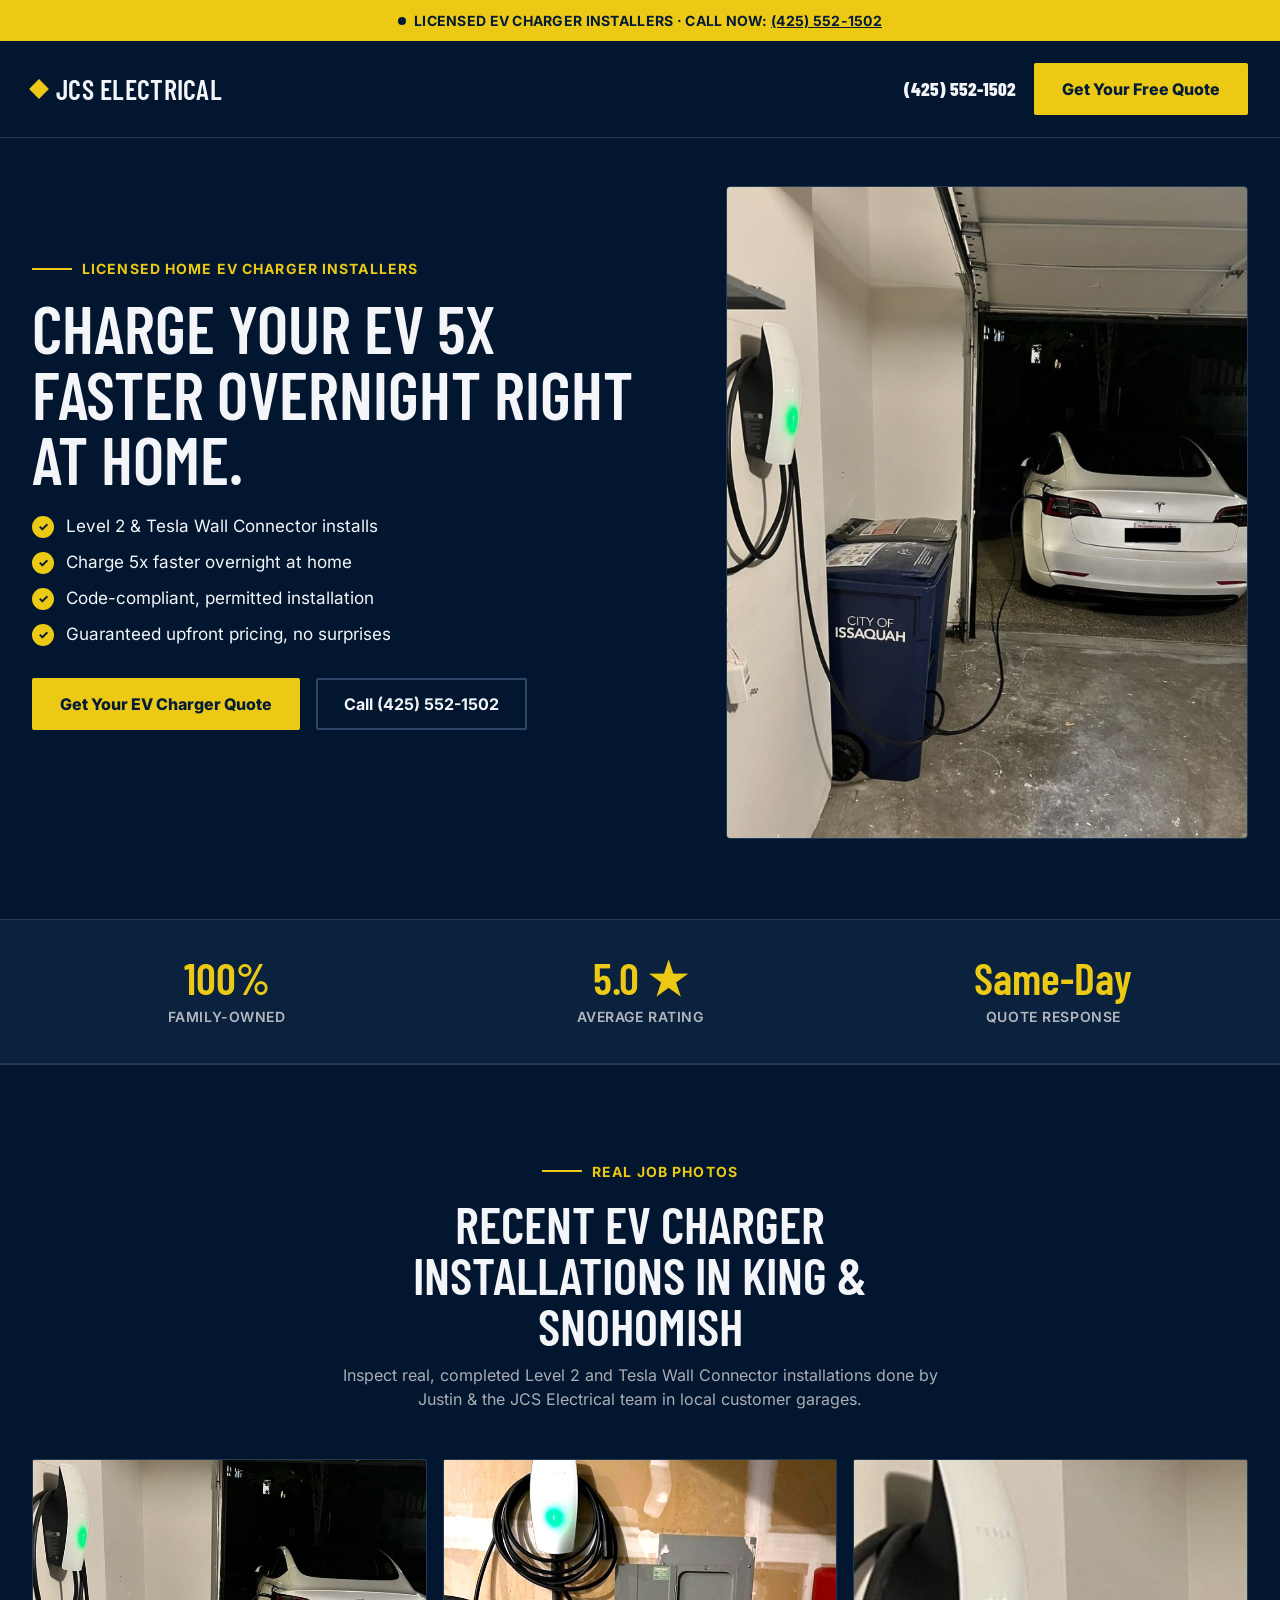
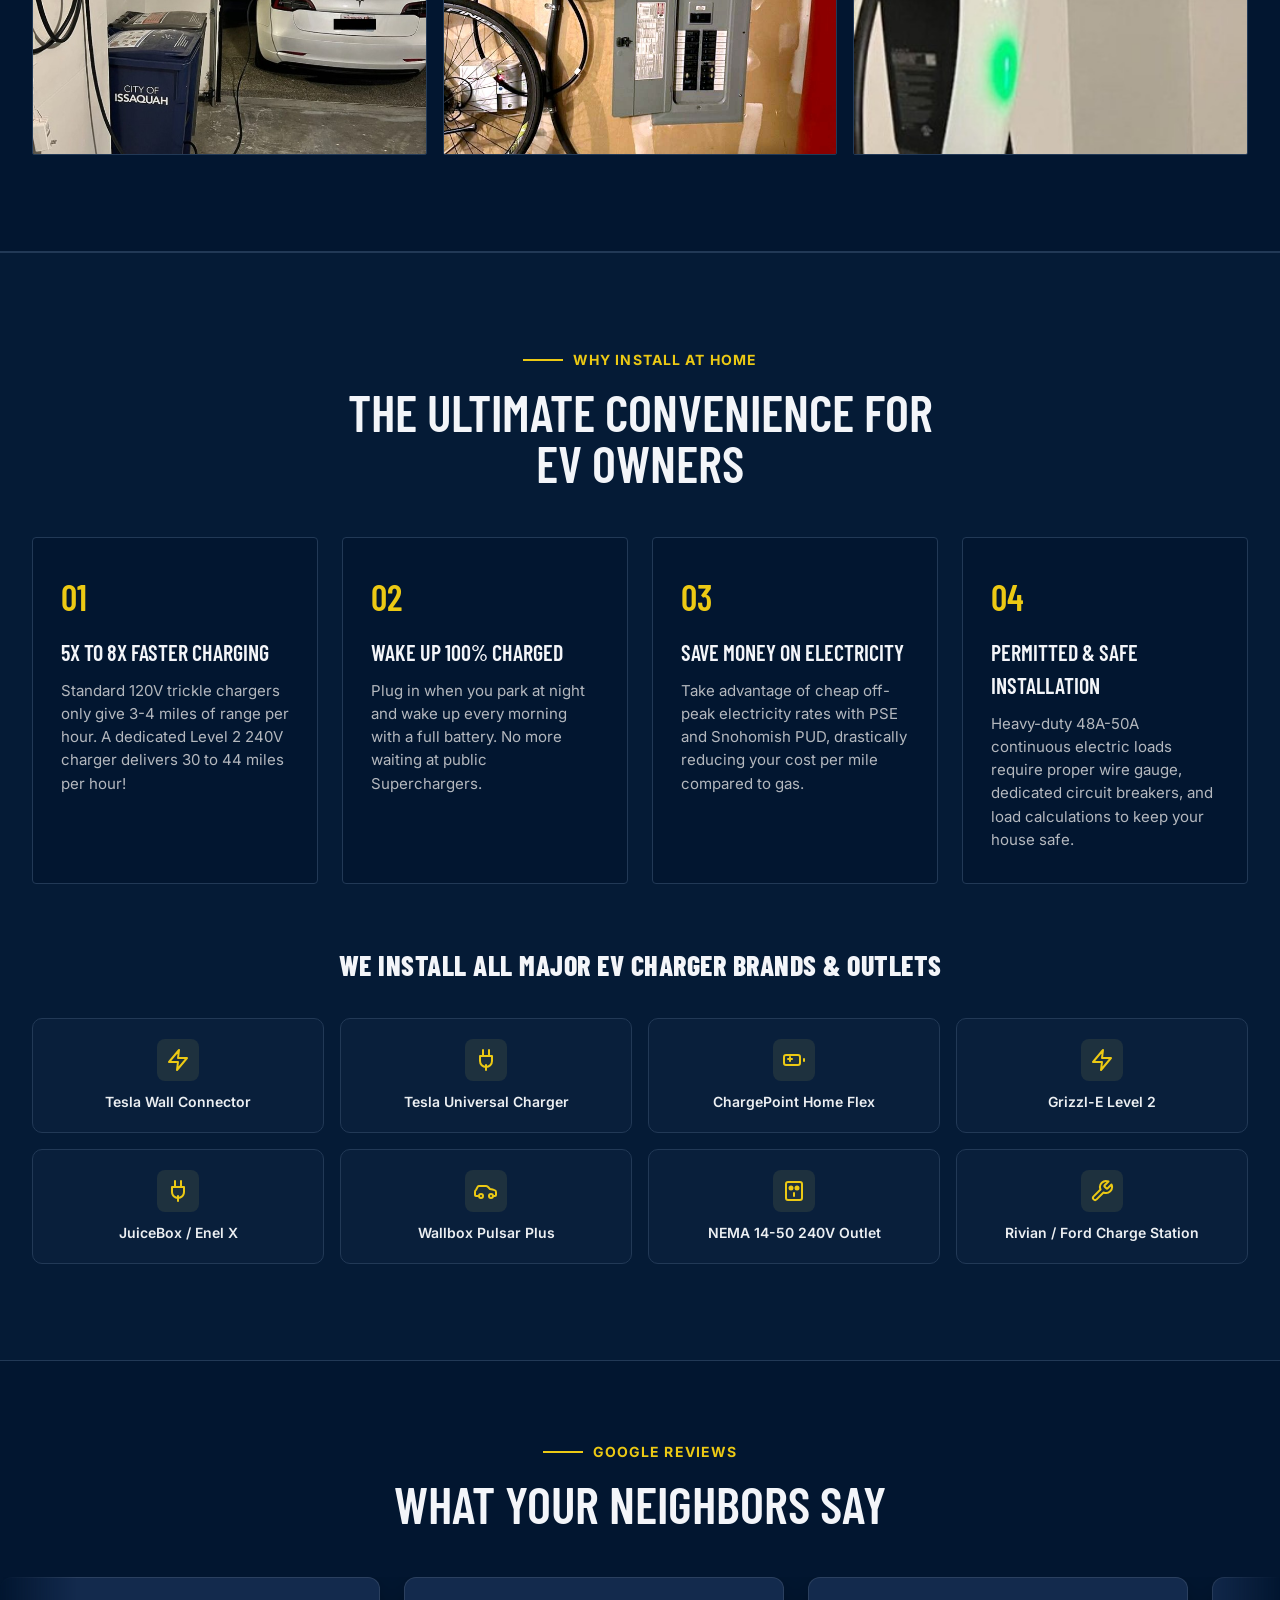
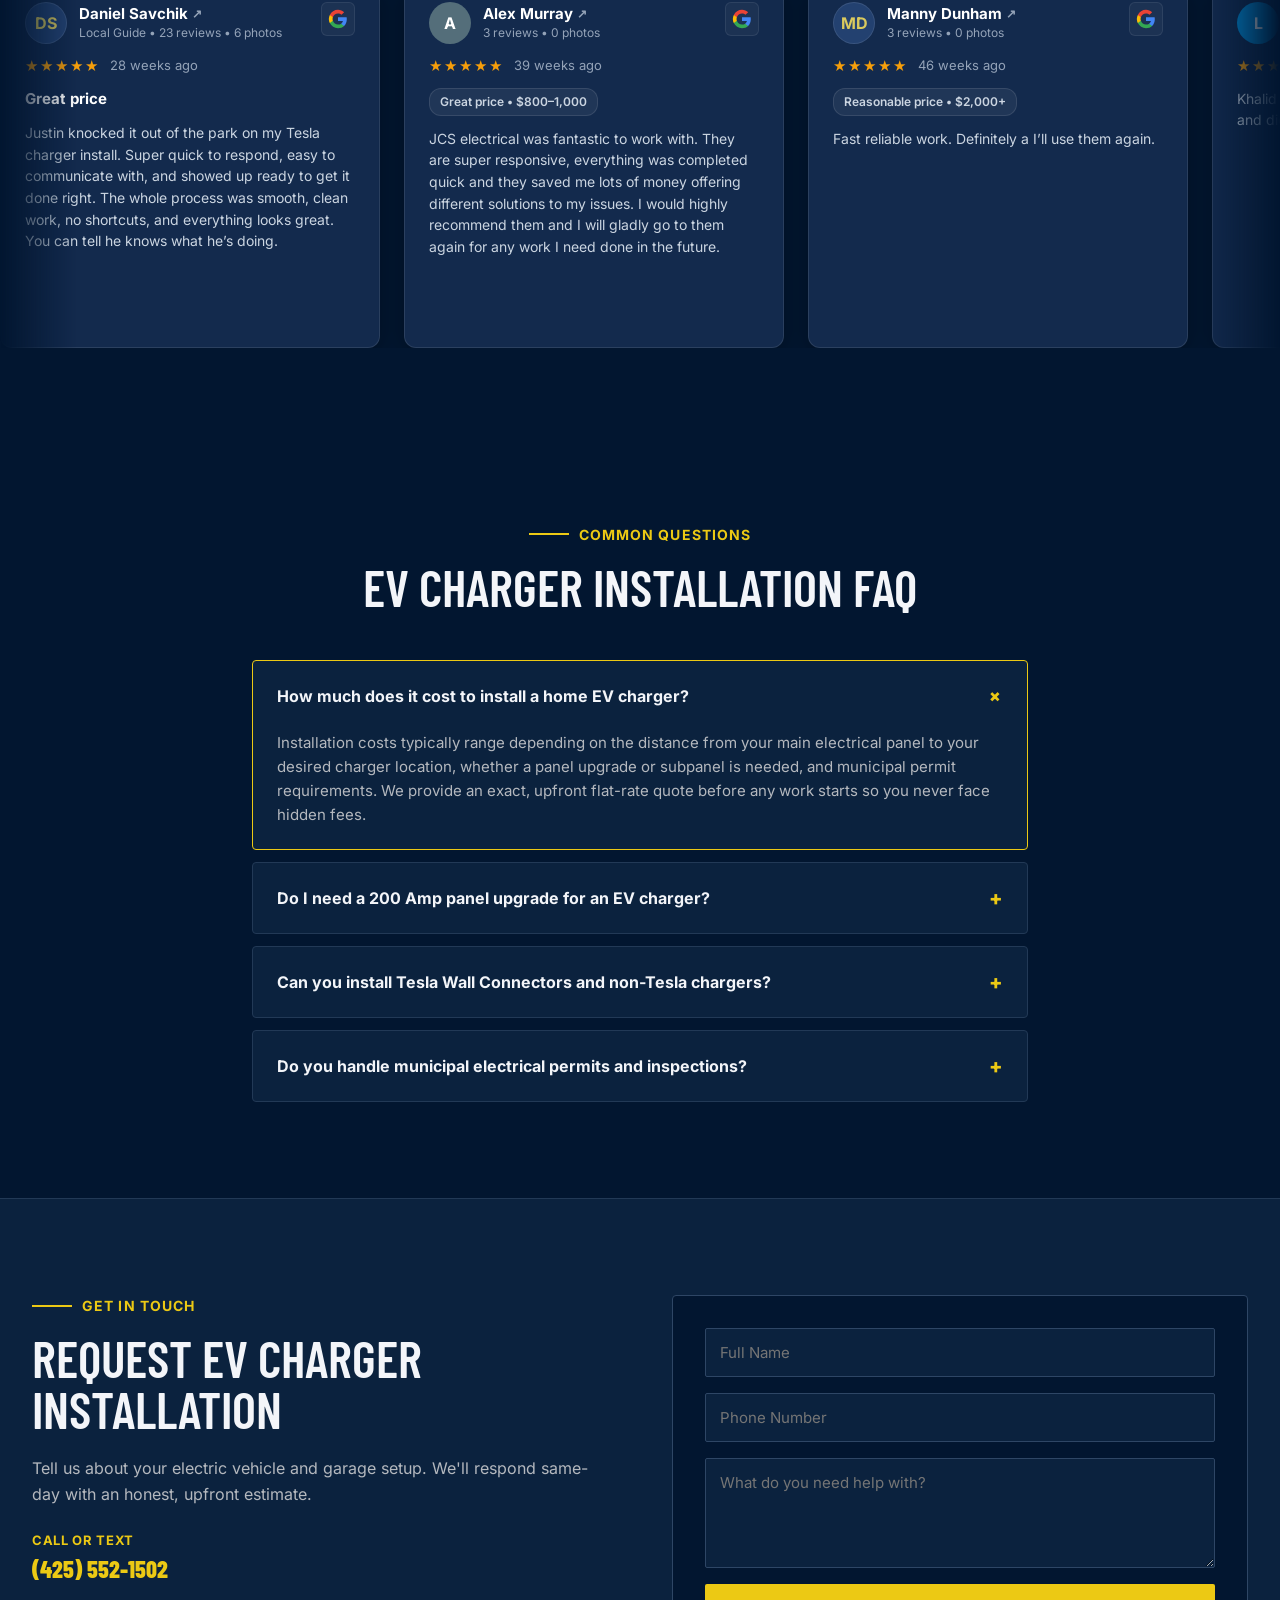
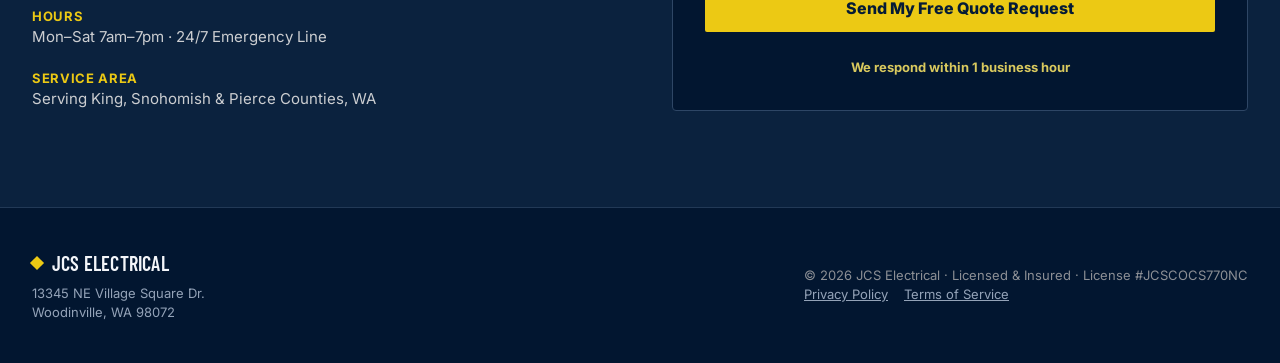
==== commit e1cdcd74: "Blue and gold palette, three-field quote forms, single license number, no job counts - Navy replaces" ====
--- a/ev-charger-installation/index.html
+++ b/ev-charger-installation/index.html
@@ -24,8 +24,7 @@
   <link rel="preconnect" href="https://fonts.googleapis.com">
   <link rel="preconnect" href="https://fonts.gstatic.com" crossorigin>
   <link href="https://fonts.googleapis.com/css2?family=Barlow+Condensed:wght@700;800;900&family=Inter:wght@400;500;600;700&display=swap" rel="stylesheet">
-  <link rel="stylesheet" href="/css/styles.css?v=2">
-  <link rel="stylesheet" href="../css/styles.css?v=2">
+  <link rel="stylesheet" href="../css/styles.css?v=3">
   <link rel="icon" type="image/x-icon" href="../favicon.ico">
 
   <style>
@@ -68,7 +67,7 @@
       min-width: 380px !important;
       max-width: 380px !important;
       flex-shrink: 0 !important;
-      background: #1c1f26 !important;
+      background: #132a4d !important;
       border: 1px solid rgba(255, 255, 255, 0.1) !important;
       border-radius: 12px !important;
       padding: 24px !important;
@@ -103,10 +102,10 @@
       color: #ffffff !important;
       flex-shrink: 0 !important;
     }
-    .gr-avatar-dark { background: #2a2f3d !important; color: #d9c95e !important; border: 1px solid rgba(255, 255, 255, 0.1) !important; }
+    .gr-avatar-dark { background: #234170 !important; color: #d9c95e !important; border: 1px solid rgba(255, 255, 255, 0.1) !important; }
     .gr-avatar-slate { background: #546e7a !important; color: #ffffff !important; }
     .gr-avatar-blue { background: #0288d1 !important; color: #ffffff !important; }
-    .gr-avatar-green { background: #2e7d32 !important; color: #ffffff !important; }
+    .gr-avatar-indigo { background: #3949ab !important; color: #ffffff !important; }
     .gr-avatar-purple { background: #7b1fa2 !important; color: #ffffff !important; }
     .gr-avatar-magenta { background: #c2185b !important; color: #ffffff !important; }
     .gr-avatar-teal { background: #00796b !important; color: #ffffff !important; }
@@ -218,8 +217,8 @@
     }
 
     .ev-brand-card {
-      background: oklch(20% 0.01 260);
-      border: 1px solid oklch(30% 0.01 260);
+      background: oklch(24% 0.06 255);
+      border: 1px solid oklch(34% 0.06 255);
       border-radius: 10px;
       padding: 20px 16px;
       text-align: center;
@@ -251,8 +250,8 @@
       padding: 12px 16px;
       font-size: 13px;
       color: #94a3b8;
-      background: oklch(18% 0.01 260);
-      border-top: 1px solid oklch(28% 0.01 260);
+      background: oklch(22% 0.06 255);
+      border-top: 1px solid oklch(32% 0.06 255);
       text-align: center;
       font-weight: 500;
     }
@@ -380,10 +379,6 @@
         <div class="stat-label">Average Rating</div>
       </div>
       <div>
-        <div class="stat-value">1,200+</div>
-        <div class="stat-label">Jobs Completed</div>
-      </div>
-      <div>
         <div class="stat-value">Same-Day</div>
         <div class="stat-label">Quote Response</div>
       </div>
@@ -625,7 +620,7 @@
         <div class="google-review-card">
           <div class="gr-header">
             <div class="gr-author-info">
-              <div class="gr-avatar gr-avatar-green">E</div>
+              <div class="gr-avatar gr-avatar-indigo">E</div>
               <div>
                 <div class="gr-author-name">Eddie Sanchez <span class="gr-ext-icon">↗</span></div>
                 <div class="gr-author-subtext">3 reviews • 6 photos</div>
@@ -880,7 +875,7 @@
         <div class="google-review-card" aria-hidden="true">
           <div class="gr-header">
             <div class="gr-author-info">
-              <div class="gr-avatar gr-avatar-green">E</div>
+              <div class="gr-avatar gr-avatar-indigo">E</div>
               <div>
                 <div class="gr-author-name">Eddie Sanchez <span class="gr-ext-icon">↗</span></div>
                 <div class="gr-author-subtext">3 reviews • 6 photos</div>
@@ -1078,7 +1073,7 @@
           <span class="faq-toggle-icon">+</span>
         </div>
         <div class="faq-answer">
-          Yes, 100%. As licensed, bonded, and insured WA electrical contractors (License # JCSECEL760DM), we pull all necessary city/county electrical permits and schedule inspector sign-offs so your installation is completely safe and code-compliant.
+          Yes, 100%. As licensed, bonded, and insured WA electrical contractors (License # JCSCOCS770NC), we pull all necessary city/county electrical permits and schedule inspector sign-offs so your installation is completely safe and code-compliant.
         </div>
       </div>
     </div>
@@ -1118,18 +1113,7 @@
         <form class="contact-form" id="quoteForm">
           <input type="text" required placeholder="Full Name" class="form-control">
           <input type="tel" required placeholder="Phone Number" class="form-control">
-          <input type="email" placeholder="Email Address" class="form-control">
-          <select class="form-control">
-            <option value="">What do you need help with?</option>
-            <option selected>EV Charger Install</option>
-            <option>Panel Upgrades</option>
-            <option>Residential Wiring &amp; Repairs</option>
-            <option>Lighting Installation</option>
-            <option>Emergency Repairs</option>
-            <option>Generator Installation</option>
-            <option>Other Electrical Project</option>
-          </select>
-          <textarea placeholder="Vehicle model (e.g. Tesla Model Y, Rivian R1T) &amp; garage details" rows="4" class="form-control"></textarea>
+          <textarea placeholder="What do you need help with?" rows="4" class="form-control"></textarea>
           <button type="submit" class="btn-primary" style="width: 100%;">Send My Free Quote Request</button>
           <p style="font-size: 13px; color: #d9c95e; font-weight: 700; margin-top: 10px; text-align: center;">We respond within 1 business hour</p>
         </form>
--- a/css/styles.css
+++ b/css/styles.css
@@ -24,21 +24,21 @@
 
 :root {
   /* Color Palette */
-  --bg-main: oklch(16% 0.01 260);
-  --bg-card: oklch(21% 0.012 260);
-  --bg-card-hover: oklch(24% 0.014 260);
-  --bg-subtle: oklch(18% 0.01 260);
+  --bg-main: oklch(20% 0.06 255);
+  --bg-card: oklch(25% 0.06 255);
+  --bg-card-hover: oklch(28% 0.06 255);
+  --bg-subtle: oklch(22% 0.06 255);
   
   --accent-gold: oklch(84% 0.17 96);
   --accent-gold-hover: oklch(90% 0.15 96);
-  --accent-text-dark: oklch(18% 0.01 260);
+  --accent-text-dark: oklch(22% 0.06 255);
   
   --text-main: oklch(97% 0.005 260);
   --text-muted: oklch(78% 0.01 260);
   --text-dim: oklch(65% 0.01 260);
   
-  --border-color: oklch(30% 0.01 260);
-  --border-color-light: oklch(35% 0.01 260);
+  --border-color: oklch(34% 0.06 255);
+  --border-color-light: oklch(39% 0.06 255);
 
   /* Typography */
   --font-heading: 'Barlow Condensed', -apple-system, BlinkMacSystemFont, sans-serif;
@@ -444,7 +444,7 @@
   padding-top: 36px;
   padding-bottom: 36px;
   display: grid;
-  grid-template-columns: repeat(4, 1fr);
+  grid-template-columns: repeat(3, 1fr);
   gap: 24px;
   text-align: center;
 }
@@ -723,7 +723,7 @@
 }
 
 .faq-question:hover {
-  background: oklch(23% 0.01 260);
+  background: oklch(27% 0.06 255);
 }
 
 .faq-icon,
@@ -856,7 +856,7 @@
   left: 0;
   width: 100vw;
   height: 100vh;
-  background: rgba(10, 15, 25, 0.8);
+  background: rgba(8, 20, 45, 0.85);
   backdrop-filter: blur(8px);
   -webkit-backdrop-filter: blur(8px);
   z-index: 99999;
@@ -1013,7 +1013,7 @@
 }
 
 .gr-avatar-dark {
-  background: #2a2f3d;
+  background: #234170;
   color: var(--accent-gold);
   border: 1px solid var(--border-color-light);
 }
@@ -1026,8 +1026,8 @@
   background: #0288d1;
 }
 
-.gr-avatar-green {
-  background: #2e7d32;
+.gr-avatar-indigo {
+  background: #3949ab;
 }
 
 .gr-avatar-purple {
@@ -1264,7 +1264,7 @@
   }
 
   .stats-grid {
-    grid-template-columns: repeat(2, 1fr);
+    grid-template-columns: repeat(3, 1fr);
     gap: 24px 16px;
     padding-top: 28px;
     padding-bottom: 28px;
@@ -1321,7 +1321,7 @@
   }
 
   .stats-grid {
-    grid-template-columns: repeat(2, 1fr);
+    grid-template-columns: repeat(3, 1fr);
   }
 }
 
